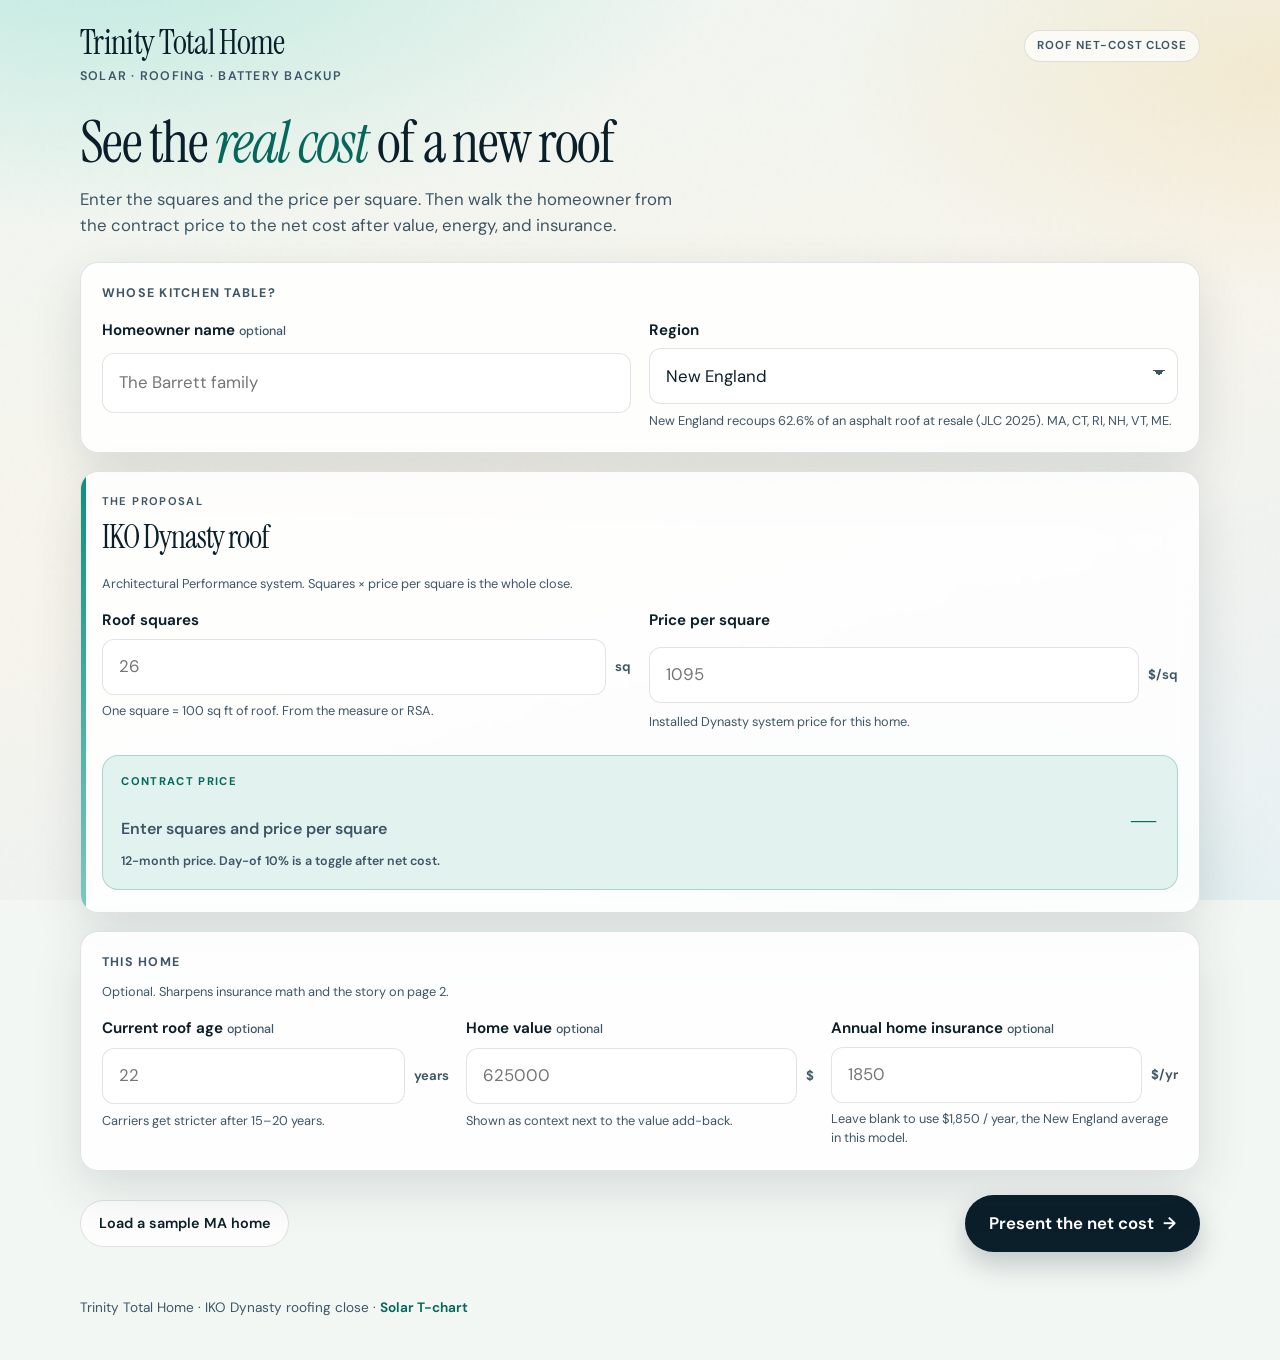
==== roof-app.html @ 996e4f93 "Bypass GitHub Pages' 10-minute HTML cache with a timestamped app load. Pages serves HTML with max-ag" ====
<!DOCTYPE html>
<html lang="en">
<head>
  <meta charset="UTF-8" />
  <meta name="viewport" content="width=device-width, initial-scale=1.0, viewport-fit=cover" />
  <meta name="apple-mobile-web-app-capable" content="yes" />
  <meta name="apple-mobile-web-app-status-bar-style" content="black-translucent" />
  <meta name="apple-mobile-web-app-title" content="Trinity Roof" />
  <meta http-equiv="Cache-Control" content="no-cache, no-store, must-revalidate" />
  <title>The Real Cost of a New Roof | Trinity Total Home</title>
  <link rel="preconnect" href="https://fonts.googleapis.com" />
  <link rel="preconnect" href="https://fonts.gstatic.com" crossorigin />
  <link href="https://fonts.googleapis.com/css2?family=DM+Sans:ital,opsz,wght@0,9..40,400;0,9..40,500;0,9..40,600;0,9..40,700;1,9..40,400&family=Instrument+Serif:ital@0;1&display=swap" rel="stylesheet" />
  <link rel="stylesheet" href="styles.css?v=roof5" />
  <link rel="stylesheet" href="roof.css?v=roof5" />
</head>
<body class="roof-tool">
  <div class="atmosphere" aria-hidden="true"></div>

  <!-- ───────── Page 1: Intake ───────── -->
  <div id="screen-input" class="screen is-active" data-screen="input">
    <header class="site-header">
      <div>
        <p class="brand">Trinity Total Home</p>
        <p class="brand-sub">Solar · Roofing · Battery Backup</p>
      </div>
      <p class="tool-chip">Roof net-cost close</p>
    </header>

    <main class="intake">
      <section class="hero">
        <h1>See the <em>real cost</em> of a new roof</h1>
        <p class="lede">
          Enter the squares and the price per square. Then walk the homeowner from
          the contract price to the net cost after value, energy, and insurance.
        </p>
      </section>

      <form id="intake-form" class="intake-grid" autocomplete="off">
        <section class="panel identity">
          <h2>Whose kitchen table?</h2>
          <div class="home-intake-grid">
            <label class="field">
              <span class="field-label">Homeowner name <span class="optional">optional</span></span>
              <input id="customer-name" type="text" placeholder="The Barrett family" enterkeyhint="next" />
            </label>
            <label class="field">
              <span class="field-label">Region</span>
              <select id="region">
                <option value="new-england" selected>New England</option>
                <option value="middle-atlantic">Middle Atlantic</option>
                <option value="south-atlantic">South Atlantic</option>
                <option value="east-north-central">East North Central</option>
                <option value="west-north-central">West North Central</option>
                <option value="east-south-central">East South Central</option>
                <option value="west-south-central">West South Central</option>
                <option value="mountain">Mountain</option>
                <option value="pacific">Pacific</option>
                <option value="national">National average</option>
              </select>
              <span class="hint" id="region-hint"></span>
            </label>
          </div>
        </section>

        <section class="panel side-card side-solar roof-job">
          <p class="side-kicker">The proposal</p>
          <h2>IKO Dynasty roof</h2>
          <p class="hint identity-lead">Architectural Performance system. Squares × price per square is the whole close.</p>
          <div class="home-intake-grid">
            <label class="field">
              <span class="field-label">Roof squares</span>
              <div class="input-with-unit">
                <input
                  id="squares"
                  type="number"
                  min="0"
                  step="any"
                  inputmode="decimal"
                  placeholder="26"
                  required
                />
                <span class="unit">sq</span>
              </div>
              <span class="hint">One square = 100 sq ft of roof. From the measure or RSA.</span>
            </label>
            <label class="field">
              <span class="field-label">Price per square</span>
              <div class="input-with-unit">
                <input
                  id="price-per-square"
                  type="text"
                  inputmode="decimal"
                  placeholder="1095"
                  required
                />
                <span class="unit">$/sq</span>
              </div>
              <span class="hint">Installed Dynasty system price for this home.</span>
            </label>
          </div>
          <div class="live-total" id="live-total-card">
            <p class="live-kicker">Contract price</p>
            <p class="live-math" id="live-math">Enter squares and price per square</p>
            <p class="live-amount" id="live-total">—</p>
            <p class="live-hint">12-month price. Day-of 10% is a toggle after net cost.</p>
          </div>
        </section>

        <section class="panel identity home-intake">
          <h2>This home</h2>
          <p class="hint identity-lead">Optional. Sharpens insurance math and the story on page 2.</p>
          <div class="roof-optional-grid">
            <label class="field">
              <span class="field-label">Current roof age <span class="optional">optional</span></span>
              <div class="input-with-unit">
                <input id="roof-age" type="number" min="0" max="80" step="1" inputmode="numeric" placeholder="22" />
                <span class="unit">years</span>
              </div>
              <span class="hint">Carriers get stricter after 15–20 years.</span>
            </label>
            <label class="field">
              <span class="field-label">Home value <span class="optional">optional</span></span>
              <div class="input-with-unit">
                <input id="home-value" type="text" inputmode="decimal" placeholder="625000" />
                <span class="unit">$</span>
              </div>
              <span class="hint">Shown as context next to the value add-back.</span>
            </label>
            <label class="field">
              <span class="field-label">Annual home insurance <span class="optional">optional</span></span>
              <div class="input-with-unit">
                <input id="insurance-premium" type="text" inputmode="decimal" placeholder="1850" />
                <span class="unit">$/yr</span>
              </div>
              <span class="hint" id="premium-hint">Leave blank to use the regional average.</span>
            </label>
          </div>
        </section>

        <div class="intake-actions">
          <button type="button" class="btn-ghost" id="sample-btn">Load a sample MA home</button>
          <button type="submit" class="btn-primary" id="present-btn">
            Present the net cost
            <span aria-hidden="true">→</span>
          </button>
        </div>
      </form>
    </main>

    <footer class="site-footer">
      <p>Trinity Total Home · IKO Dynasty roofing close · <a href="index.html">Solar T-chart</a></p>
    </footer>
  </div>

  <!-- ───────── Page 2: Net cost ───────── -->
  <div id="screen-chart" class="screen" data-screen="chart" hidden>
    <header class="present-header">
      <div class="present-brand">
        <p class="brand">Trinity Total Home</p>
        <p class="brand-sub" id="present-kicker">A new Dynasty roof</p>
      </div>
      <div class="present-tools">
        <button type="button" class="text-btn" id="walk-btn" aria-pressed="false">Walk through</button>
        <button type="button" class="text-btn" id="edit-btn">Edit numbers</button>
      </div>
    </header>

    <main class="present">
      <p class="prepared-for" id="prepared-for"></p>
      <h1 class="present-title">The price on the proposal. <em>Then what you get back.</em></h1>

      <section class="job-recap">
        <div class="job-recap-item">
          <p class="job-recap-label">Squares</p>
          <p class="job-recap-value" id="recap-squares">—</p>
        </div>
        <p class="job-recap-times" aria-hidden="true">×</p>
        <div class="job-recap-item">
          <p class="job-recap-label">Per square</p>
          <p class="job-recap-value" id="recap-pps">—</p>
        </div>
        <p class="job-recap-times" aria-hidden="true">=</p>
        <div class="job-recap-item is-total">
          <p class="job-recap-label">IKO Dynasty system</p>
          <p class="job-recap-value" id="recap-total">—</p>
        </div>
      </section>

      <article class="waterfall" id="waterfall" aria-label="Roof net cost after benefits">
        <div class="waterfall-row" data-step="1">
          <div class="wf-copy">
            <p class="wf-kicker">01</p>
            <h2>Total cost</h2>
            <p class="wf-note" id="wf-total-note">Squares × price per square</p>
          </div>
          <p class="wf-amount" id="wf-total">—</p>
        </div>

        <div
          class="waterfall-row is-credit has-detail"
          data-step="2"
          data-benefit="value"
          role="button"
          tabindex="0"
          aria-haspopup="dialog"
        >
          <div class="wf-copy">
            <p class="wf-kicker">02 · less</p>
            <h2>Value add-back</h2>
            <p class="wf-note" id="wf-value-note">Regional resale recoup on an asphalt roof</p>
          </div>
          <div class="wf-figure">
            <p class="wf-amount" id="wf-value">—</p>
            <p class="wf-sources">Sources</p>
          </div>
        </div>

        <div
          class="waterfall-row is-credit has-detail"
          data-step="3"
          data-benefit="energy"
          role="button"
          tabindex="0"
          aria-haspopup="dialog"
        >
          <div class="wf-copy">
            <p class="wf-kicker">03 · less</p>
            <h2>Energy efficiency</h2>
            <p class="wf-note" id="wf-energy-note">Old roof → new Dynasty system</p>
          </div>
          <div class="wf-figure">
            <p class="wf-amount" id="wf-energy">—</p>
            <p class="wf-sources">Sources</p>
          </div>
        </div>

        <div
          class="waterfall-row is-credit has-detail"
          data-step="4"
          data-benefit="insurance"
          role="button"
          tabindex="0"
          aria-haspopup="dialog"
        >
          <div class="wf-copy">
            <p class="wf-kicker">04 · less</p>
            <h2>Insurance benefits</h2>
            <p class="wf-note" id="wf-insurance-note">Typical new-roof credit</p>
          </div>
          <div class="wf-figure">
            <p class="wf-amount" id="wf-insurance">—</p>
            <p class="wf-sources">Sources</p>
          </div>
        </div>

        <div class="waterfall-row is-net" data-step="5">
          <div class="wf-copy">
            <p class="wf-kicker">05</p>
            <h2 id="wf-net-title">Net cost after benefits</h2>
            <p class="wf-note" id="wf-net-note">What remains after value, energy, and insurance</p>
          </div>
          <p class="wf-amount" id="wf-net">—</p>
        </div>
      </article>

      <div class="price-path" id="price-path" data-step="5">
        <p class="util-path-label">Which price</p>
        <div class="util-path-pills roof-price-pills" role="radiogroup" aria-label="Contract price">
          <label>
            <input type="radio" name="price-mode" value="year" checked />
            <span>1 year price<small>as entered</small></span>
          </label>
          <label>
            <input type="radio" name="price-mode" value="day-of" />
            <span>Day of<small>10% off overhead</small></span>
          </label>
        </div>
      </div>

      <p class="net-per-square" id="net-per-square" data-step="5"></p>

      <section class="story benefit-story" data-step="6">
        <div class="story-card">
          <p class="story-kicker">Home value</p>
          <h3 id="value-headline">Buyers pay for a new roof.</h3>
          <p id="value-body"></p>
          <div class="cap-badge">
            <p class="cap-num" id="value-badge">—</p>
            <p class="cap-copy" id="value-badge-copy">of project cost typically recouped at resale</p>
          </div>
          <a
            class="source-link"
            href="https://www.jlconline.com/cost-vs-value/2025/"
            target="_blank"
            rel="noopener noreferrer"
          >Source: JLC Cost vs. Value 2025</a>
        </div>

        <div class="story-card">
          <p class="story-kicker">Energy</p>
          <h3>An old roof leaks more than water.</h3>
          <p id="energy-body"></p>
          <div class="cap-badge">
            <p class="cap-num" id="energy-badge">—</p>
            <p class="cap-copy" id="energy-badge-copy">typical annual efficiency benefit in this region</p>
          </div>
          <p class="cap-foot">IKO Dynasty architectural system vs. an aged roof</p>
        </div>

        <div class="story-card">
          <p class="story-kicker">Insurance</p>
          <h3 id="insurance-headline">Carriers price the roof they see.</h3>
          <p id="insurance-body"></p>
          <div class="cap-badge">
            <p class="cap-num" id="insurance-badge">—</p>
            <p class="cap-copy" id="insurance-badge-copy">typical annual premium relief after a re-roof</p>
          </div>
          <p class="cap-foot">Regional / national new-roof credit averages</p>
        </div>

        <article class="story-card dynasty-card">
          <p class="story-kicker">The system</p>
          <h3>IKO Dynasty. <em>Architectural Performance.</em></h3>
          <p>
            This close is a full Dynasty system — not a 3-tab swap. Laminated
            architectural shingles with a 1¼-inch ArmourZone nailing band,
            FastLock sun-activated sealant, Class 3 impact rating, and a limited
            wind warranty up to 130 mph. Limited lifetime coverage with 15-year
            Iron Clad protection, plus blue-green algae resistance. Three bundles
            cover a true square.
          </p>
          <div class="cap-badge">
            <p class="cap-num">Class 3</p>
            <p class="cap-copy">impact rating · 130 mph wind warranty · 15-year Iron Clad</p>
          </div>
          <div class="dynasty-links">
            <a
              class="source-link"
              href="https://www.iko.com/na/product/dynasty/"
              target="_blank"
              rel="noopener noreferrer"
            >IKO Dynasty product page</a>
            <a
              class="source-link"
              href="https://mediaresourcecenter.iko.com/m/9cb658bc5b184278/original/IKO_TDS_DYST_EN.pdf"
              target="_blank"
              rel="noopener noreferrer"
            >Technical data sheet (PDF)</a>
            <a
              class="source-link"
              href="https://www.iko.com/na/wp-content/uploads/2025/03/IKO_DYST_HO_BROCH_CA_EN.pdf"
              target="_blank"
              rel="noopener noreferrer"
            >Homeowner brochure (PDF)</a>
            <a
              class="source-link"
              href="https://www.iko.com/na/product/dynasty-cool-plus/"
              target="_blank"
              rel="noopener noreferrer"
            >Cool Colors Plus</a>
            <a
              class="source-link"
              href="https://www.iko.com/na/document-library/"
              target="_blank"
              rel="noopener noreferrer"
            >IKO document library</a>
          </div>
        </article>
      </section>

      <section class="horizon" data-step="7">
        <div class="horizon-copy">
          <p class="story-kicker">How long the give-backs run</p>
          <h3>Energy and insurance, over the life of the roof</h3>
          <p>
            Value add-back is a one-time resale recoup. Energy and insurance
            accumulate while you own the Dynasty system. Pick the window that
            matches how this family talks about staying.
          </p>
        </div>
        <div class="util-path" id="horizon-path">
          <p class="util-path-label">Benefit window</p>
          <div class="util-path-pills roof-horizon-pills" role="radiogroup" aria-label="Benefit years">
            <label>
              <input type="radio" name="horizon-years" value="10" />
              <span>10 years<small>near-term</small></span>
            </label>
            <label>
              <input type="radio" name="horizon-years" value="20" checked />
              <span>20 years<small>typical</small></span>
            </label>
            <label>
              <input type="radio" name="horizon-years" value="25" />
              <span>25 years<small>Dynasty life</small></span>
            </label>
          </div>
        </div>
        <p class="disclaimer" id="disclaimer"></p>
      </section>
    </main>
  </div>

  <div class="walk-hint" id="walk-hint" hidden>Tap anywhere to reveal the next line</div>
  <div class="cost-pop" id="benefit-pop" hidden>
    <div class="cost-pop-card benefit-pop-card" role="dialog" aria-modal="true" aria-labelledby="benefit-pop-title">
      <p class="story-kicker" id="benefit-pop-kicker">Sources</p>
      <h2 id="benefit-pop-title">What’s in this number</h2>
      <div class="cost-breakdown" id="benefit-pop-math"></div>
      <p class="benefit-pop-body" id="benefit-pop-body"></p>
      <div class="benefit-cites" id="benefit-pop-cites"></div>
      <button type="button" class="text-btn" id="benefit-pop-close">Close</button>
    </div>
  </div>

  <script src="roof.js?v=roof5"></script>
</body>
</html>
---- styles.css ----
:root {
  --ink: #0b1f2a;
  --ink-soft: #3d5666;
  --paper: #f3f7f4;
  --panel: rgba(255, 255, 255, 0.86);
  --line: rgba(11, 31, 42, 0.12);
  --accent: #0d8f7c;
  --accent-deep: #06685a;
  --amber: #e8a317;
  --sky: #7ec8c0;
  --utility: #5a6b75;
  --utility-deep: #2c3d48;
  --radius: 18px;
  --shadow: 0 18px 50px rgba(11, 31, 42, 0.12);
  --font: "DM Sans", system-ui, sans-serif;
  --display: "Instrument Serif", Georgia, serif;
  --safe-top: env(safe-area-inset-top, 0px);
  --safe-bottom: env(safe-area-inset-bottom, 0px);
}

*,
*::before,
*::after {
  box-sizing: border-box;
}

html {
  scroll-behavior: smooth;
}

body {
  margin: 0;
  min-height: 100vh;
  min-height: 100dvh;
  font-family: var(--font);
  color: var(--ink);
  background: var(--paper);
  line-height: 1.5;
  overflow-x: hidden;
  -webkit-tap-highlight-color: transparent;
}

.atmosphere {
  position: fixed;
  inset: 0;
  z-index: -1;
  background:
    radial-gradient(ellipse 90% 60% at 8% -8%, rgba(46, 196, 167, 0.26), transparent 55%),
    radial-gradient(ellipse 70% 50% at 100% 8%, rgba(232, 163, 23, 0.14), transparent 50%),
    radial-gradient(ellipse 55% 40% at 72% 100%, rgba(13, 143, 124, 0.12), transparent 55%),
    linear-gradient(165deg, #eef6f2 0%, #f7f4ec 48%, #e8f1f4 100%);
}

.atmosphere::after {
  content: "";
  position: absolute;
  inset: 0;
  background-image: url("data:image/svg+xml,%3Csvg viewBox='0 0 200 200' xmlns='http://www.w3.org/2000/svg'%3E%3Cfilter id='n'%3E%3CfeTurbulence type='fractalNoise' baseFrequency='0.85' numOctaves='3' stitchTiles='stitch'/%3E%3C/filter%3E%3Crect width='100%25' height='100%25' filter='url(%23n)' opacity='0.45'/%3E%3C/svg%3E");
  opacity: 0.035;
  pointer-events: none;
}

.screen {
  min-height: 100vh;
  min-height: 100dvh;
}

.screen[hidden] {
  display: none;
}

.site-header,
.intake,
.site-footer,
.present-header,
.present {
  width: min(1120px, calc(100% - 2rem));
  margin-inline: auto;
}

.site-header,
.present-header {
  display: flex;
  justify-content: space-between;
  align-items: flex-start;
  gap: 1rem;
  padding: calc(1.5rem + var(--safe-top)) 0 0.5rem;
}

.brand {
  margin: 0;
  font-size: clamp(1.55rem, 3.5vw, 2.15rem);
  font-family: var(--display);
  font-weight: 400;
  letter-spacing: -0.02em;
  line-height: 1.1;
}

.brand-sub {
  margin: 0.3rem 0 0;
  color: var(--ink-soft);
  font-size: 0.78rem;
  font-weight: 600;
  letter-spacing: 0.1em;
  text-transform: uppercase;
}

.tool-chip {
  margin: 0.35rem 0 0;
  padding: 0.4rem 0.75rem;
  border-radius: 999px;
  border: 1px solid var(--line);
  background: rgba(255, 255, 255, 0.7);
  font-size: 0.72rem;
  font-weight: 650;
  letter-spacing: 0.08em;
  text-transform: uppercase;
  color: var(--ink-soft);
  white-space: nowrap;
}

.hero {
  padding: 1.25rem 0 1.5rem;
}

.hero h1,
.present-title {
  margin: 0;
  font-family: var(--display);
  font-size: clamp(2.2rem, 5.5vw, 3.6rem);
  font-weight: 400;
  line-height: 1.05;
  letter-spacing: -0.03em;
}

.hero h1 em,
.present-title em,
.story-card h3 em {
  font-style: italic;
  color: var(--accent-deep);
}

.lede {
  margin: 0.85rem 0 0;
  max-width: 38rem;
  color: var(--ink-soft);
  font-size: 1.05rem;
}

.intake-grid {
  display: grid;
  grid-template-columns: 1fr 1fr;
  gap: 1.1rem;
}

.identity {
  grid-column: 1 / -1;
}

.home-intake-grid {
  display: grid;
  grid-template-columns: 1fr 1fr;
  gap: 1.05rem 1.1rem;
}

.identity-lead {
  margin: -0.35rem 0 1rem;
}

.addons-intake {
  grid-column: 1 / -1;
}

.addons-intake-grid {
  display: grid;
  grid-template-columns: 1fr 1fr;
  gap: 1.05rem 1.1rem;
}

.addon-block {
  padding: 0.95rem 1rem 1rem;
  border: 1px solid var(--line);
  border-radius: 14px;
  background: rgba(255, 255, 255, 0.72);
}

.addon-check {
  display: flex;
  align-items: center;
  gap: 0.65rem;
  font-weight: 700;
  cursor: pointer;
}

.addon-check input {
  width: 1.15rem;
  height: 1.15rem;
  accent-color: var(--accent-deep);
}

.addon-fields {
  display: grid;
  gap: 0.75rem;
  margin-top: 0.9rem;
}

.addon-fields[hidden] {
  display: none;
}

.addons-present {
  margin: 0.85rem 0 0;
  padding: 0.75rem 0.15rem 0;
  display: flex;
  flex-wrap: wrap;
  align-items: center;
  justify-content: space-between;
  gap: 0.55rem 1rem;
}

.addons-present[hidden] {
  display: none;
}

.addons-present .story-kicker {
  margin: 0;
}

.addon-present-pills {
  display: flex;
  flex-wrap: wrap;
  gap: 0.5rem;
}

.addon-present-pills button {
  appearance: none;
  border: 1.5px solid var(--line);
  background: #fff;
  color: var(--ink);
  border-radius: 999px;
  padding: 0.7rem 1.15rem;
  font: inherit;
  font-weight: 700;
  cursor: pointer;
  transition: background 0.2s ease, color 0.2s ease, border-color 0.2s ease, box-shadow 0.2s ease;
}

.addon-present-pills button:hover {
  border-color: color-mix(in srgb, var(--accent) 45%, var(--line));
}

.addon-present-pills button[aria-pressed="true"] {
  background: var(--accent-deep);
  border-color: var(--accent-deep);
  color: #fff;
  box-shadow: 0 8px 18px rgba(6, 104, 90, 0.22);
}

.addon-present-pills button[hidden] {
  display: none;
}

.panel {
  background: var(--panel);
  backdrop-filter: blur(14px);
  border: 1px solid var(--line);
  border-radius: var(--radius);
  box-shadow: var(--shadow);
  padding: 1.35rem 1.3rem 1.4rem;
}

.panel h2 {
  margin: 0 0 1rem;
  font-size: 0.78rem;
  font-weight: 700;
  letter-spacing: 0.1em;
  text-transform: uppercase;
  color: var(--ink-soft);
}

.side-card {
  position: relative;
  overflow: hidden;
}

.side-card::before {
  content: "";
  position: absolute;
  left: 0;
  top: 0;
  bottom: 0;
  width: 5px;
}

.side-utility::before {
  background: linear-gradient(180deg, #8aa0ad, var(--utility-deep));
}

.side-solar::before {
  background: linear-gradient(180deg, var(--accent), var(--sky));
}

.side-kicker {
  margin: 0 0 0.2rem;
  font-size: 0.7rem;
  font-weight: 650;
  letter-spacing: 0.12em;
  text-transform: uppercase;
  color: var(--ink-soft);
}

.side-card h2 {
  margin-bottom: 1.15rem;
  font-family: var(--display);
  font-size: 2rem;
  font-weight: 400;
  letter-spacing: -0.03em;
  text-transform: none;
  color: var(--ink);
}

.field {
  display: grid;
  gap: 0.4rem;
  margin-bottom: 1.05rem;
}

.field:last-of-type {
  margin-bottom: 0;
}

.escalator-field {
  border: 0;
  padding: 0;
  margin: 1.05rem 0 0;
  min-width: 0;
}

.escalator-field legend {
  padding: 0;
  margin-bottom: 0.4rem;
}

.escalator-pills {
  display: grid;
  grid-template-columns: repeat(4, minmax(0, 1fr));
  gap: 0.4rem;
}

.escalator-pills label {
  position: relative;
  display: grid;
  place-items: center;
  min-height: 3.15rem;
  padding: 0.55rem 0.3rem;
  border: 1.5px solid var(--line);
  border-radius: 12px;
  background: #fff;
  cursor: pointer;
  font-weight: 700;
  letter-spacing: -0.02em;
  transition: background 0.2s ease, color 0.2s ease, border-color 0.2s ease, box-shadow 0.2s ease;
}

.escalator-pills input {
  position: absolute;
  opacity: 0;
  pointer-events: none;
}

.escalator-pills label:hover {
  border-color: var(--accent);
}

.escalator-pills label:has(:checked) {
  background: var(--ink);
  color: #fff;
  border-color: var(--ink);
  box-shadow: 0 8px 18px rgba(11, 31, 42, 0.18);
}

.escalator-pills span {
  display: flex;
  flex-direction: column;
  align-items: center;
  line-height: 1.1;
}

.escalator-pills small {
  margin-top: 0.18rem;
  font-size: 0.58rem;
  font-weight: 700;
  letter-spacing: 0.08em;
  text-transform: uppercase;
  opacity: 0.62;
}

.escalator-field .hint {
  margin-top: 0.4rem;
}

.field-label {
  font-size: 0.95rem;
  font-weight: 650;
}

.optional {
  font-weight: 500;
  color: var(--ink-soft);
  font-size: 0.78rem;
}

input[type="text"],
input[type="number"],
input[type="password"],
input[type="url"],
select {
  width: 100%;
  appearance: none;
  border: 1.5px solid var(--line);
  border-radius: 12px;
  background: #fff;
  color: var(--ink);
  font: inherit;
  font-size: 1.05rem;
  padding: 0.9rem 1rem;
  min-height: 3.15rem;
  transition: border-color 0.2s ease, box-shadow 0.2s ease;
}

select {
  background-image:
    linear-gradient(45deg, transparent 50%, var(--ink-soft) 50%),
    linear-gradient(135deg, var(--ink-soft) 50%, transparent 50%);
  background-position:
    calc(100% - 18px) calc(50% - 3px),
    calc(100% - 12px) calc(50% - 3px);
  background-size: 6px 6px, 6px 6px;
  background-repeat: no-repeat;
  padding-right: 2.5rem;
}

input:focus,
select:focus {
  outline: none;
  border-color: var(--accent);
  box-shadow: 0 0 0 4px color-mix(in srgb, var(--accent) 18%, transparent);
}

.input-with-unit {
  display: grid;
  grid-template-columns: 1fr auto;
  align-items: center;
  gap: 0.55rem;
}

.unit {
  font-size: 0.82rem;
  font-weight: 650;
  color: var(--ink-soft);
  white-space: nowrap;
}

.hint {
  font-size: 0.8rem;
  color: var(--ink-soft);
}

.intake-actions {
  grid-column: 1 / -1;
  display: flex;
  flex-wrap: wrap;
  justify-content: space-between;
  align-items: center;
  gap: 0.85rem;
  padding: 0.4rem 0 1.5rem;
}

.btn-primary,
.btn-ghost,
.text-btn {
  appearance: none;
  font: inherit;
  cursor: pointer;
  touch-action: manipulation;
}

.btn-primary {
  border: 0;
  border-radius: 999px;
  background: var(--ink);
  color: #fff;
  padding: 1rem 1.5rem;
  font-size: 1.05rem;
  font-weight: 650;
  display: inline-flex;
  align-items: center;
  gap: 0.55rem;
  box-shadow: 0 12px 28px rgba(11, 31, 42, 0.22);
  transition: transform 0.2s ease, background 0.2s ease;
}

.btn-primary:hover {
  background: var(--accent-deep);
  transform: translateY(-1px);
}

.btn-ghost,
.text-btn {
  border: 1px solid var(--line);
  background: rgba(255, 255, 255, 0.7);
  color: var(--ink);
  border-radius: 999px;
  padding: 0.75rem 1.1rem;
  font-size: 0.9rem;
  font-weight: 600;
}

.text-btn {
  padding: 0.5rem 0.9rem;
  font-size: 0.8rem;
}

.btn-ghost:hover,
.text-btn:hover,
.text-btn[aria-pressed="true"] {
  border-color: var(--accent);
  color: var(--accent-deep);
  background: color-mix(in srgb, var(--accent) 10%, #fff);
}

.site-footer {
  padding: 0.5rem 0 calc(1.75rem + var(--safe-bottom));
  color: var(--ink-soft);
  font-size: 0.85rem;
}

.site-footer a {
  color: var(--accent-deep);
  font-weight: 650;
  text-decoration: none;
}

.site-footer a:hover {
  text-decoration: underline;
}

.rsa-preview {
  display: flex;
  align-items: center;
  gap: 0.75rem;
  margin-top: 0.55rem;
}

.rsa-preview[hidden] {
  display: none;
}

.rsa-preview img {
  width: 5.5rem;
  height: 5.5rem;
  object-fit: cover;
  border-radius: 12px;
  border: 1px solid var(--line);
}

input[type="file"] {
  width: 100%;
  font: inherit;
  font-size: 0.92rem;
}

.api-setup {
  margin-top: 1.1rem;
  padding: 0.85rem 1rem 1rem;
  border: 1px solid var(--line);
  border-radius: 14px;
  background: rgba(255, 255, 255, 0.55);
}

.api-setup summary {
  cursor: pointer;
  font-weight: 650;
  color: var(--ink);
}

.api-setup p {
  margin: 0.55rem 0 0.85rem;
  max-width: 36rem;
}

.api-setup .field {
  margin-bottom: 0.75rem;
}

.api-setup .hint {
  margin: 0.55rem 0 0;
}

/* ── Presentation ── */
#screen-chart {
  padding-bottom: calc(2rem + var(--safe-bottom));
}

.present-tools {
  display: flex;
  gap: 0.45rem;
  flex-wrap: wrap;
  justify-content: flex-end;
}

.prepared-for {
  margin: 0.35rem 0 0;
  min-height: 1.2em;
  font-size: 0.82rem;
  font-weight: 650;
  letter-spacing: 0.08em;
  text-transform: uppercase;
  color: var(--accent-deep);
}

.present-title {
  margin: 0.2rem 0 1.25rem;
}

.visualize-wrap {
  margin: -0.35rem 0 1.25rem;
}

.visualize-wrap[hidden] {
  display: none;
}

.home-flyover {
  margin: 0 0 1.25rem;
  padding: 1.25rem 1.2rem 1.2rem;
  background: var(--panel);
  backdrop-filter: blur(14px);
  border: 1px solid var(--line);
  border-radius: var(--radius);
  box-shadow: var(--shadow);
  overflow: visible;
}

.home-flyover[hidden] {
  display: none;
}

.flyover-heading {
  margin: 0.3rem 0 0.35rem;
  font-family: var(--display);
  font-size: clamp(1.55rem, 3.2vw, 2.1rem);
  font-weight: 400;
  letter-spacing: -0.02em;
}

.flyover-address {
  margin: 0 0 1rem;
  color: var(--ink-soft);
  font-weight: 600;
}

.flyover-stills {
  display: grid;
  grid-template-columns: repeat(3, minmax(0, 1fr));
  gap: 0.75rem;
  overflow: visible;
}

.flyover-stills figure {
  margin: 0;
  position: relative;
  z-index: 1;
}

.still-frame {
  position: relative;
  aspect-ratio: 8 / 5;
  overflow: hidden;
  border-radius: 14px;
  border: 1px solid var(--line);
  background: color-mix(in srgb, var(--ink) 6%, #fff);
}

.still-frame.is-zoomable {
  cursor: zoom-in;
}

.still-frame img {
  width: 100%;
  height: 100%;
  object-fit: cover;
  display: block;
  transform: scale(1);
  transform-origin: center center;
  transition: transform 0.55s cubic-bezier(0.22, 1, 0.36, 1),
    box-shadow 0.55s cubic-bezier(0.22, 1, 0.36, 1);
}

.still-frame img[hidden] {
  display: none;
}

.flyover-stills figure:first-child .still-frame img {
  transform-origin: left center;
}

.flyover-stills figure:last-child .still-frame img {
  transform-origin: right center;
}

@media (hover: hover) and (pointer: fine) {
  .flyover-stills figure:hover {
    z-index: 12;
  }

  .still-frame.is-zoomable:hover {
    overflow: visible;
  }

  .still-frame.is-zoomable:hover img {
    position: relative;
    z-index: 13;
    transform: scale(1.62);
    border-radius: 14px;
    box-shadow: 0 18px 40px rgba(11, 31, 42, 0.28);
  }
}

@media (prefers-reduced-motion: reduce) {
  .still-frame img {
    transition: none;
  }

  .still-frame.is-zoomable:hover img {
    transform: none;
    box-shadow: none;
  }
}

.still-placeholder {
  margin: 0;
  position: absolute;
  inset: 0;
  display: grid;
  place-items: center;
  padding: 0.75rem;
  text-align: center;
  color: var(--ink-soft);
  font-size: 0.82rem;
  font-weight: 650;
}

.still-placeholder[hidden] {
  display: none;
}

.flyover-stills figcaption {
  margin-top: 0.4rem;
  font-size: 0.72rem;
  font-weight: 700;
  letter-spacing: 0.08em;
  text-transform: uppercase;
  color: var(--ink-soft);
}

.flyover-player {
  margin-bottom: 1rem;
}

.flyover-player[hidden] {
  display: none;
}

.flyover-player video {
  width: 100%;
  border-radius: 14px;
  background: #0b1f2a;
  display: block;
}

.flyover-player .text-btn {
  margin-top: 0.65rem;
}

.flyover-actions {
  display: flex;
  flex-wrap: wrap;
  align-items: center;
  gap: 0.75rem 1rem;
  margin-top: 1rem;
}

.flyover-actions[hidden] {
  display: none;
}

.still-zoom {
  position: fixed;
  inset: 0;
  z-index: 40;
  display: grid;
  place-items: center;
  padding: 1.25rem;
  background: rgba(11, 31, 42, 0.72);
  cursor: zoom-out;
}

.still-zoom[hidden] {
  display: none;
}

.still-zoom figure {
  margin: 0;
  max-width: min(92vw, 980px);
  max-height: 92vh;
}

.still-zoom img {
  display: block;
  max-width: 92vw;
  max-height: 82vh;
  width: auto;
  height: auto;
  object-fit: contain;
  border-radius: 16px;
  box-shadow: 0 24px 60px rgba(0, 0, 0, 0.45);
  background: #fff;
}

.still-zoom figcaption {
  margin-top: 0.65rem;
  text-align: center;
  color: #fff;
  font-size: 0.78rem;
  font-weight: 700;
  letter-spacing: 0.08em;
  text-transform: uppercase;
}

.flyover-actions .btn-primary:disabled {
  opacity: 0.45;
  cursor: not-allowed;
  transform: none;
}

.flyover-note {
  margin: 0;
  color: var(--ink-soft);
  font-size: 0.88rem;
  font-weight: 600;
}

.flyover-limits {
  margin: 0.85rem 0 0;
  font-size: 0.72rem;
  color: var(--ink-soft);
  line-height: 1.45;
}

#hide-flyover-btn {
  margin-top: 0.85rem;
}

.tchart {
  background: rgba(255, 252, 246, 0.92);
  border: 1px solid var(--line);
  border-radius: 22px;
  box-shadow: var(--shadow);
  overflow: visible;
}

.tchart-head,
.tchart-row {
  display: grid;
  grid-template-columns: 1fr minmax(5.5rem, 7.5rem) 1fr;
  align-items: stretch;
}

.tchart-head {
  position: relative;
  overflow: hidden;
  border-radius: 22px 22px 0 0;
  background:
    linear-gradient(90deg, rgba(44, 61, 72, 0.06), transparent 42%),
    linear-gradient(270deg, rgba(13, 143, 124, 0.1), transparent 42%);
}

.tchart-head::after {
  content: "";
  position: absolute;
  left: 8%;
  right: 8%;
  bottom: 0;
  height: 2px;
  background: var(--ink);
  opacity: 0.78;
}

.head-cell,
.cell,
.row-label {
  min-width: 0;
}

.head-cell,
.cell {
  padding: 1.15rem 1.25rem 1.2rem;
  text-align: center;
}

.cell {
  cursor: default;
}

.head-kicker {
  margin: 0;
  font-size: 0.68rem;
  font-weight: 700;
  letter-spacing: 0.12em;
  text-transform: uppercase;
  color: var(--ink-soft);
}

.head-cell h2 {
  margin: 0.15rem 0 0;
  font-family: var(--display);
  font-size: clamp(1.8rem, 4vw, 2.6rem);
  font-weight: 400;
  letter-spacing: -0.03em;
  line-height: 1;
}

.head-note {
  margin: 0.35rem 0 0;
  color: var(--ink-soft);
  font-size: 0.88rem;
}

.t-join {
  position: relative;
}

.t-join::before {
  content: "";
  position: absolute;
  left: 50%;
  top: 1.35rem;
  bottom: -1px;
  width: 2px;
  background: var(--ink);
  transform: translateX(-50%);
  opacity: 0.78;
}

.t-join::after {
  content: "vs";
  position: absolute;
  left: 50%;
  top: 50%;
  transform: translate(-50%, -50%);
  z-index: 2;
  width: 2.1rem;
  height: 2.1rem;
  border-radius: 999px;
  background: #fffdf8;
  border: 2px solid var(--ink);
  display: grid;
  place-items: center;
  font-family: var(--display);
  font-style: italic;
  font-size: 0.95rem;
  line-height: 1;
  color: var(--ink);
}

.tchart-row {
  position: relative;
  border-top: 1px solid rgba(11, 31, 42, 0.08);
  animation: rise 0.55s ease both;
  overflow: visible;
}

.tchart-row:hover {
  z-index: 2;
}

.tchart-row:nth-child(2) { animation-delay: 0.05s; }
.tchart-row:nth-child(3) { animation-delay: 0.12s; }
.tchart-row:nth-child(4) { animation-delay: 0.19s; }
.tchart-row:nth-child(5) { animation-delay: 0.26s; }

@keyframes rise {
  from {
    opacity: 0;
    transform: translateY(10px);
  }
  to {
    opacity: 1;
    transform: none;
  }
}

.tchart-row::before {
  content: "";
  position: absolute;
  left: 50%;
  top: 0;
  bottom: 0;
  width: 2px;
  background: var(--ink);
  transform: translateX(-50%);
  opacity: 0.22;
}

.tchart-row.is-close {
  background: linear-gradient(90deg, transparent 0%, rgba(13, 143, 124, 0.07) 55%, rgba(13, 143, 124, 0.12) 100%);
  border-radius: 0 0 22px 22px;
}

.row-label {
  position: relative;
  z-index: 1;
  display: flex;
  flex-direction: column;
  align-items: center;
  justify-content: center;
  gap: 0.15rem;
  text-align: center;
  font-size: 0.68rem;
  font-weight: 700;
  letter-spacing: 0.08em;
  text-transform: uppercase;
  color: var(--ink-soft);
  margin: 0.7rem 0.4rem;
  padding: 0.45rem 0.3rem;
  background: #fffdf8;
  border: 1px solid rgba(11, 31, 42, 0.1);
  border-radius: 12px;
}

.row-label span {
  font-family: var(--display);
  font-size: 1.05rem;
  font-weight: 400;
  letter-spacing: 0;
  color: var(--ink);
  text-transform: none;
}

.cell-value {
  margin: 0;
  display: inline-block;
  font-family: var(--display);
  font-size: clamp(1.85rem, 4.2vw, 2.85rem);
  font-weight: 400;
  line-height: 1.05;
  letter-spacing: -0.03em;
  transform-origin: center center;
  transition:
    transform 0.28s cubic-bezier(0.22, 1, 0.36, 1),
    font-weight 0.2s ease,
    letter-spacing 0.2s ease,
    -webkit-text-stroke 0.2s ease;
}

.cell.solar .cell-value {
  color: var(--accent-deep);
}

.cell:hover .cell-value,
.cell:focus-within .cell-value {
  transform: scale(1.22);
  font-weight: 700;
  letter-spacing: -0.045em;
  -webkit-text-stroke: 0.55px currentColor;
}

.cell-sub {
  margin: 0.3rem 0 0;
  font-size: 0.82rem;
  color: var(--ink-soft);
  font-weight: 500;
}

.cell.has-detail {
  cursor: pointer;
}

.cell.has-detail .cell-sub {
  text-decoration: underline;
  text-decoration-thickness: 1px;
  text-underline-offset: 0.18em;
}

.cost-pop {
  position: fixed;
  inset: 0;
  z-index: 42;
  display: grid;
  place-items: center;
  padding: 1.25rem;
  background: rgba(11, 31, 42, 0.72);
}

.cost-pop[hidden] {
  display: none;
}

.cost-pop-card {
  width: min(28rem, 100%);
  padding: 1.25rem 1.2rem 1.1rem;
  background: #fffdf8;
  border-radius: 18px;
  box-shadow: 0 24px 60px rgba(0, 0, 0, 0.35);
}

.cost-pop-card h2 {
  margin: 0.25rem 0 0.9rem;
  font-family: var(--display);
  font-size: clamp(1.45rem, 3vw, 1.9rem);
  font-weight: 400;
  letter-spacing: -0.02em;
}

.cost-breakdown {
  display: grid;
  gap: 0.55rem;
  text-align: left;
}

.cost-breakdown p {
  display: flex;
  justify-content: space-between;
  align-items: flex-start;
  gap: 0.85rem;
  margin: 0;
  font-size: 0.88rem;
  color: var(--ink-soft);
}

.cost-breakdown .bd-name {
  display: block;
  font-weight: 650;
  color: var(--ink);
}

.cost-breakdown .bd-math {
  display: block;
  margin-top: 0.12rem;
  font-size: 0.72rem;
  font-weight: 500;
}

.cost-breakdown .bd-total {
  padding-top: 0.5rem;
  border-top: 1px solid var(--line);
  font-weight: 650;
  color: var(--ink);
}

.cost-breakdown strong {
  font-size: 1.05rem;
  color: var(--ink);
  letter-spacing: -0.02em;
  white-space: nowrap;
}

.cost-pop-vs {
  margin: 0.85rem 0 0.35rem;
  color: var(--accent-deep);
  font-weight: 650;
}

.cost-pop-card .text-btn {
  margin-top: 0.35rem;
}

.rate-source {
  color: inherit;
  text-decoration: underline;
  text-decoration-thickness: 2px;
  text-underline-offset: 0.12em;
}

.rate-source em {
  color: var(--accent-deep);
}

.source-link {
  display: inline-flex;
  align-items: center;
  margin-top: 0.85rem;
  padding: 0.45rem 0.75rem;
  border-radius: 999px;
  border: 1px solid color-mix(in srgb, var(--accent) 35%, var(--line));
  background: color-mix(in srgb, var(--accent) 10%, #fff);
  color: var(--accent-deep);
  font-size: 0.8rem;
  font-weight: 650;
  text-decoration: none;
}

.source-link:hover {
  background: var(--accent-deep);
  color: #fff;
  border-color: var(--accent-deep);
}

.story {
  display: grid;
  grid-template-columns: 1fr 1fr;
  gap: 1.1rem;
  margin-top: 1.25rem;
  align-items: stretch;
}

.story-card,
.horizon {
  background: var(--panel);
  backdrop-filter: blur(14px);
  border: 1px solid var(--line);
  border-radius: var(--radius);
  box-shadow: var(--shadow);
  padding: 1.3rem 1.25rem 1.25rem;
}

.story-card {
  display: flex;
  flex-direction: column;
}

.story-solar #solar-cap-body {
  margin-bottom: 0;
}

.cap-foot {
  display: inline-flex;
  align-self: flex-start;
  margin-top: 0.85rem;
  padding: 0.45rem 0.75rem;
  border-radius: 999px;
  border: 1px solid color-mix(in srgb, var(--accent) 35%, var(--line));
  background: color-mix(in srgb, var(--accent) 10%, #fff);
  color: var(--accent-deep);
  font-size: 0.8rem;
  font-weight: 650;
}

.horizon {
  overflow: visible;
}

.story-kicker {
  margin: 0;
  font-size: 0.7rem;
  font-weight: 700;
  letter-spacing: 0.12em;
  text-transform: uppercase;
  color: var(--ink-soft);
}

.story-card h3,
.horizon-copy h3 {
  margin: 0.35rem 0 0.7rem;
  font-family: var(--display);
  font-size: clamp(1.45rem, 3vw, 1.9rem);
  font-weight: 400;
  letter-spacing: -0.02em;
  line-height: 1.15;
}

.story-card p,
.horizon-copy p {
  margin: 0;
  color: var(--ink-soft);
  font-size: 0.95rem;
}

.spark-wrap {
  margin-top: 1rem;
}

#sparkline {
  width: 100%;
  height: auto;
  display: block;
}

.spark-labels {
  display: flex;
  justify-content: space-between;
  font-size: 0.72rem;
  font-weight: 650;
  color: var(--ink-soft);
  margin-top: 0.15rem;
}

.cap-badge {
  flex: 1 1 auto;
  margin-top: 1rem;
  display: flex;
  flex-direction: row;
  flex-wrap: wrap;
  align-items: center;
  justify-content: flex-start;
  gap: 0.25rem 1.35rem;
  padding: 1.2rem 1.4rem;
  min-height: 7.25rem;
  border-radius: 16px;
  background: color-mix(in srgb, var(--accent) 12%, #fff);
  border: 1px solid color-mix(in srgb, var(--accent) 28%, transparent);
}

.cap-num {
  margin: 0;
  font-family: var(--display);
  font-size: clamp(2.9rem, 5.2vw, 3.85rem);
  line-height: 0.92;
  color: var(--accent-deep);
  letter-spacing: -0.03em;
}

.cap-copy {
  margin: 0;
  font-size: 0.95rem;
  font-weight: 650;
  color: var(--accent-deep);
  line-height: 1.35;
  max-width: 12.5rem;
}

.horizon {
  margin-top: 1.1rem;
  overflow: visible;
}

.horizon-bars {
  display: grid;
  gap: 1.05rem;
  margin-top: 1.1rem;
}

.hbar-meta {
  display: flex;
  justify-content: space-between;
  align-items: baseline;
  gap: 0.75rem 1.25rem;
  flex-wrap: wrap;
  font-size: 0.88rem;
  margin-bottom: 0.4rem;
}

.hbar-meta span {
  font-weight: 650;
  color: var(--ink-soft);
  min-width: 0;
}

.hbar-meta strong {
  font-size: 1.15rem;
  letter-spacing: -0.02em;
  white-space: nowrap;
  flex: 0 0 auto;
  font-variant-numeric: tabular-nums;
}

.hbar-track {
  height: 14px;
  border-radius: 999px;
  background: rgba(11, 31, 42, 0.08);
  overflow: hidden;
}

.hbar-fill {
  height: 100%;
  width: 0;
  border-radius: inherit;
  transition: width 0.9s cubic-bezier(0.22, 1, 0.36, 1);
}

.hbar-fill.util {
  background: linear-gradient(90deg, #8aa0ad, var(--utility-deep));
}

.hbar-fill.solar {
  background: linear-gradient(90deg, var(--sky), var(--accent-deep));
}

.horizon-save {
  margin: 1rem 0 0;
  font-family: var(--display);
  font-size: clamp(1.35rem, 3vw, 1.85rem);
  letter-spacing: -0.02em;
  color: var(--accent-deep);
}

.util-path {
  margin-top: 1.15rem;
  padding-top: 1rem;
  border-top: 1px solid var(--line);
}

.util-path-label {
  margin: 0 0 0.55rem;
  font-size: 0.7rem;
  font-weight: 700;
  letter-spacing: 0.12em;
  text-transform: uppercase;
  color: var(--ink-soft);
}

.util-path-pills {
  display: grid;
  grid-template-columns: 1fr 1fr;
  gap: 0.45rem;
  max-width: 28rem;
}

.util-path-pills label {
  position: relative;
  display: grid;
  place-items: center;
  min-height: 3.35rem;
  padding: 0.55rem 0.7rem;
  border: 1.5px solid var(--line);
  border-radius: 14px;
  background: #fff;
  cursor: pointer;
  font-weight: 700;
  letter-spacing: -0.02em;
  transition: background 0.2s ease, color 0.2s ease, border-color 0.2s ease, box-shadow 0.2s ease;
}

.util-path-pills input {
  position: absolute;
  opacity: 0;
  pointer-events: none;
}

.util-path-pills label:hover {
  border-color: var(--utility-deep);
}

.util-path-pills label:has(:checked) {
  background: var(--utility-deep);
  color: #fff;
  border-color: var(--utility-deep);
  box-shadow: 0 8px 18px rgba(44, 61, 72, 0.2);
}

.util-path-pills span {
  display: flex;
  flex-direction: column;
  align-items: center;
  line-height: 1.1;
}

.util-path-pills small {
  margin-top: 0.2rem;
  font-size: 0.62rem;
  font-weight: 700;
  letter-spacing: 0.08em;
  text-transform: uppercase;
  opacity: 0.7;
}

.disclaimer {
  margin: 1rem 0 0;
  padding-top: 0.9rem;
  border-top: 1px solid var(--line);
  font-size: 0.72rem;
  color: var(--ink-soft);
  line-height: 1.45;
}

.walk-hint {
  position: fixed;
  left: 50%;
  bottom: calc(1rem + var(--safe-bottom));
  transform: translateX(-50%);
  z-index: 20;
  padding: 0.55rem 0.95rem;
  border-radius: 999px;
  background: var(--ink);
  color: #fff;
  font-size: 0.8rem;
  font-weight: 650;
  letter-spacing: 0.04em;
  box-shadow: 0 10px 24px rgba(11, 31, 42, 0.28);
}

body.is-walking [data-step] {
  opacity: 0;
  transform: translateY(10px);
  pointer-events: none;
  transition: opacity 0.45s ease, transform 0.45s ease;
}

body.is-walking [data-step].is-shown {
  opacity: 1;
  transform: none;
  pointer-events: auto;
}

@media (max-width: 860px) {
  .intake-grid,
  .story,
  .home-intake-grid,
  .addons-intake-grid {
    grid-template-columns: 1fr;
  }

  .tchart-head,
  .tchart-row {
    grid-template-columns: 1fr minmax(4.4rem, 6rem) 1fr;
  }

  .head-cell,
  .cell {
    padding: 0.95rem 0.7rem 1rem;
  }

  .cell-value {
    font-size: clamp(1.45rem, 3.6vw, 2.2rem);
  }

  .escalator-pills {
    grid-template-columns: 1fr 1fr;
  }

  .cap-badge {
    min-height: 6.25rem;
  }

  .util-path-pills {
    max-width: none;
  }

  .intake-actions {
    flex-direction: column-reverse;
    align-items: stretch;
  }

  .btn-primary,
  .btn-ghost {
    justify-content: center;
    width: 100%;
  }
}

@media (max-width: 640px) {
  .site-header,
  .intake,
  .site-footer,
  .present-header,
  .present {
    width: min(1120px, calc(100% - 1.2rem));
  }

  .present-header {
    flex-wrap: wrap;
    gap: 0.65rem 1rem;
  }

  .present-tools .text-btn {
    padding: 0.4rem 0.7rem;
    font-size: 0.75rem;
  }

  .present-title {
    font-size: clamp(1.7rem, 8vw, 2.3rem);
    margin-bottom: 0.95rem;
  }

  .tchart-head {
    grid-template-columns: 1fr 1fr;
  }

  .tchart-head .t-join {
    display: none;
  }

  .tchart-head::before {
    content: "";
    position: absolute;
    left: 50%;
    top: 1.05rem;
    bottom: 0;
    width: 2px;
    background: var(--ink);
    transform: translateX(-50%);
    opacity: 0.78;
  }

  .tchart-row {
    grid-template-columns: 1fr 1fr;
    grid-template-areas:
      "label label"
      "util solar";
  }

  .tchart-row .row-label {
    grid-area: label;
    flex-direction: row;
    justify-self: center;
    width: max-content;
    max-width: calc(100% - 1rem);
    gap: 0.35rem;
    margin: 0.4rem 0 0;
    padding: 0.22rem 0.65rem;
  }

  .tchart-row .cell.util {
    grid-area: util;
  }

  .tchart-row .cell.solar {
    grid-area: solar;
  }

  .head-cell.solar,
  .cell.solar {
    background: color-mix(in srgb, var(--accent) 7%, transparent);
  }

  .head-cell,
  .cell {
    padding: 0.7rem 0.45rem 0.85rem;
  }

  .head-cell h2 {
    font-size: clamp(1.35rem, 7vw, 1.85rem);
  }

  .head-note,
  .cell-sub {
    font-size: 0.72rem;
  }

  .cell-value {
    font-size: clamp(1.2rem, 6.4vw, 1.65rem);
    max-width: 100%;
  }

  .cell-sub {
    overflow-wrap: break-word;
    hyphens: manual;
  }

  .cell:hover .cell-value,
  .cell:focus-within .cell-value {
    transform: none;
    font-weight: 400;
    letter-spacing: -0.03em;
    -webkit-text-stroke: 0;
  }

  .row-label span {
    font-size: 0.95rem;
  }
}

body.is-walking .tchart-row {
  animation: none;
}

@media (prefers-reduced-motion: reduce) {
  .btn-primary,
  .hbar-fill,
  body.is-walking [data-step],
  .tchart-row,
  .cell-value {
    transition: none;
    animation: none;
  }

  .cell:hover .cell-value,
  .cell:focus-within .cell-value {
    transform: none;
  }
}

@media print {
  .atmosphere,
  .present-tools,
  .walk-hint,
  #screen-input {
    display: none !important;
  }

  #screen-chart {
    display: block !important;
  }

  body {
    background: #fff;
  }

  .tchart,
  .story-card,
  .horizon {
    box-shadow: none;
    break-inside: avoid;
  }
}
---- roof.css ----
.roof-tool .roof-job {
  grid-column: 1 / -1;
}

.roof-optional-grid {
  display: grid;
  grid-template-columns: 1fr 1fr 1fr;
  gap: 1.05rem 1.1rem;
}

.live-total {
  margin-top: 1.15rem;
  padding: 1.05rem 1.15rem 1.1rem;
  border-radius: 16px;
  background: color-mix(in srgb, var(--accent) 12%, #fff);
  border: 1px solid color-mix(in srgb, var(--accent) 28%, transparent);
  display: flex;
  flex-wrap: wrap;
  align-items: baseline;
  justify-content: space-between;
  gap: 0.35rem 1.25rem;
}

.live-kicker {
  margin: 0;
  width: 100%;
  font-size: 0.7rem;
  font-weight: 700;
  letter-spacing: 0.12em;
  text-transform: uppercase;
  color: var(--accent-deep);
}

.live-math {
  margin: 0.15rem 0 0;
  color: var(--ink-soft);
  font-weight: 600;
}

.live-amount {
  margin: 0;
  font-family: var(--display);
  font-size: clamp(2rem, 4.5vw, 2.85rem);
  letter-spacing: -0.03em;
  line-height: 1;
  color: var(--accent-deep);
}

.live-hint {
  margin: 0.35rem 0 0;
  width: 100%;
  font-size: 0.78rem;
  font-weight: 600;
  color: var(--ink-soft);
}

.job-recap {
  display: grid;
  grid-template-columns: 1fr auto 1fr auto 1.35fr;
  align-items: stretch;
  gap: 0.35rem;
  margin: 0 0 1.25rem;
  padding: 1rem 0.85rem;
  background: var(--panel);
  backdrop-filter: blur(14px);
  border: 1px solid var(--line);
  border-radius: var(--radius);
  box-shadow: var(--shadow);
}

.job-recap-item {
  text-align: center;
  padding: 0.35rem 0.5rem;
}

.job-recap-label {
  margin: 0;
  font-size: 0.68rem;
  font-weight: 700;
  letter-spacing: 0.1em;
  text-transform: uppercase;
  color: var(--ink-soft);
}

.job-recap-value {
  margin: 0.2rem 0 0;
  font-family: var(--display);
  font-size: clamp(1.45rem, 3.4vw, 2.15rem);
  letter-spacing: -0.03em;
  line-height: 1.05;
}

.job-recap-item.is-total .job-recap-value {
  color: var(--accent-deep);
}

.job-recap-times {
  margin: 0;
  align-self: center;
  font-family: var(--display);
  font-size: 1.6rem;
  color: var(--ink-soft);
  opacity: 0.7;
}

.waterfall {
  background: rgba(255, 252, 246, 0.92);
  border: 1px solid var(--line);
  border-radius: 22px;
  box-shadow: var(--shadow);
  overflow: visible;
}

.waterfall-row {
  display: grid;
  grid-template-columns: 1fr auto;
  align-items: center;
  gap: 1rem;
  padding: 1.15rem 1.35rem 1.2rem;
  border-top: 1px solid rgba(11, 31, 42, 0.08);
  animation: rise 0.55s ease both;
  overflow: visible;
}

.waterfall-row:first-child {
  border-top: 0;
  border-radius: 22px 22px 0 0;
}

.waterfall-row:nth-child(1) { animation-delay: 0.04s; }
.waterfall-row:nth-child(2) { animation-delay: 0.1s; }
.waterfall-row:nth-child(3) { animation-delay: 0.16s; }
.waterfall-row:nth-child(4) { animation-delay: 0.22s; }
.waterfall-row:nth-child(5) { animation-delay: 0.28s; }

.waterfall-row:hover,
.waterfall-row:focus-within {
  z-index: 2;
}

.wf-kicker {
  margin: 0;
  font-size: 0.68rem;
  font-weight: 700;
  letter-spacing: 0.12em;
  text-transform: uppercase;
  color: var(--ink-soft);
}

.wf-copy h2 {
  margin: 0.12rem 0 0;
  display: inline-block;
  font-family: var(--display);
  font-size: clamp(1.45rem, 3.2vw, 2.05rem);
  font-weight: 400;
  letter-spacing: -0.03em;
  line-height: 1.1;
  transform-origin: left center;
  transition:
    transform 0.28s cubic-bezier(0.22, 1, 0.36, 1),
    letter-spacing 0.2s ease;
}

.wf-note {
  margin: 0.28rem 0 0;
  color: var(--ink-soft);
  font-size: 0.88rem;
  font-weight: 500;
}

.wf-amount {
  margin: 0;
  display: inline-block;
  font-family: var(--display);
  font-size: clamp(1.85rem, 4.2vw, 2.85rem);
  font-weight: 400;
  letter-spacing: -0.03em;
  line-height: 1;
  white-space: nowrap;
  transform-origin: center right;
  transition:
    transform 0.28s cubic-bezier(0.22, 1, 0.36, 1),
    letter-spacing 0.2s ease;
}

.wf-figure {
  display: grid;
  justify-items: end;
  gap: 0.2rem;
}

.wf-sources {
  margin: 0;
  padding: 0.18rem 0.55rem;
  border-radius: 999px;
  border: 1px solid color-mix(in srgb, var(--accent) 35%, var(--line));
  background: color-mix(in srgb, var(--accent) 10%, #fff);
  color: var(--accent-deep);
  font-size: 0.68rem;
  font-weight: 700;
  letter-spacing: 0.08em;
  text-transform: uppercase;
}

.job-recap-value {
  display: inline-block;
  transform-origin: center center;
  transition:
    transform 0.28s cubic-bezier(0.22, 1, 0.36, 1),
    letter-spacing 0.2s ease,
    -webkit-text-stroke 0.2s ease;
}

@media (hover: hover) and (pointer: fine) {
  .waterfall-row:hover .wf-copy h2,
  .waterfall-row:focus-within .wf-copy h2,
  .waterfall-row:hover .wf-amount,
  .waterfall-row:focus-within .wf-amount,
  .job-recap-item:hover .job-recap-value {
    transform: scale(1.18);
    letter-spacing: -0.04em;
  }

  .waterfall-row.has-detail:hover,
  .waterfall-row.has-detail:focus-within {
    background: color-mix(in srgb, var(--accent) 14%, #fff);
  }
}

.waterfall-row.is-credit {
  background: color-mix(in srgb, var(--accent) 6%, transparent);
}

.waterfall-row.is-credit .wf-amount {
  color: var(--accent-deep);
}

.waterfall-row.has-detail {
  cursor: pointer;
  touch-action: manipulation;
}

.waterfall-row.has-detail .wf-note {
  text-decoration: underline;
  text-decoration-thickness: 1px;
  text-underline-offset: 0.18em;
}

.waterfall-row.is-net {
  background: var(--ink);
  color: #fff;
  border-radius: 0 0 22px 22px;
}

.waterfall-row.is-net .wf-kicker,
.waterfall-row.is-net .wf-note {
  color: rgba(255, 255, 255, 0.68);
}

.waterfall-row.is-net .wf-amount {
  color: #fff;
}

.waterfall-row.is-net.is-gain {
  background: var(--accent-deep);
}

.net-per-square {
  margin: 0.85rem 0 0;
  font-family: var(--display);
  font-size: clamp(1.35rem, 3vw, 1.85rem);
  letter-spacing: -0.02em;
  color: var(--accent-deep);
}

.benefit-story {
  grid-template-columns: 1fr 1fr 1fr;
}

.dynasty-card {
  grid-column: 1 / -1;
}

.dynasty-links {
  display: flex;
  flex-wrap: wrap;
  gap: 0.45rem;
  margin-top: 0.95rem;
}

.roof-horizon-pills {
  grid-template-columns: 1fr 1fr 1fr;
  max-width: 36rem;
}

.price-path {
  margin-top: 1rem;
}

.roof-price-pills {
  grid-template-columns: 1fr 1fr;
  max-width: 28rem;
}

.roof-price-pills label:has(:checked) {
  background: var(--accent-deep);
  border-color: var(--accent-deep);
  box-shadow: 0 8px 18px rgba(6, 104, 90, 0.22);
}

.roof-tool .site-footer a {
  color: var(--accent-deep);
  font-weight: 650;
  text-decoration: none;
}

.roof-tool .site-footer a:hover {
  text-decoration: underline;
}

.cost-pop.is-open {
  display: grid !important;
}

.benefit-pop-card {
  width: min(36rem, 100%);
  max-height: min(90vh, 44rem);
  overflow: auto;
}

.benefit-pop-body {
  margin: 0.85rem 0 0;
  color: var(--ink-soft);
  font-size: 0.92rem;
  line-height: 1.5;
}

.benefit-cites {
  display: grid;
  gap: 0.45rem;
  margin: 0.95rem 0 0.2rem;
  justify-items: start;
}

@media (prefers-reduced-motion: reduce) {
  .wf-amount,
  .wf-copy h2 {
    transition: none;
  }

  .waterfall-row:hover .wf-amount,
  .waterfall-row:focus-within .wf-amount,
  .waterfall-row:hover .wf-copy h2,
  .waterfall-row:focus-within .wf-copy h2 {
    transform: none;
  }
}

@media (max-width: 860px) {
  .roof-optional-grid,
  .benefit-story {
    grid-template-columns: 1fr;
  }

  .job-recap {
    grid-template-columns: 1fr;
    text-align: center;
  }

  .job-recap-times {
    display: none;
  }

  .roof-horizon-pills,
  .roof-price-pills {
    max-width: none;
  }
}

@media (max-width: 640px) {
  .waterfall-row {
    grid-template-columns: 1fr;
    gap: 0.45rem;
    padding: 0.95rem 0.95rem 1rem;
  }

  .wf-amount {
    font-size: clamp(1.55rem, 8vw, 2.15rem);
    transform-origin: left center;
  }

  .wf-figure {
    justify-items: start;
  }

  .job-recap-value {
    font-size: clamp(1.35rem, 7vw, 1.85rem);
  }
}

body.is-walking .waterfall-row {
  animation: none;
}

@media print {
  .roof-tool .atmosphere,
  .roof-tool .present-tools,
  .roof-tool .walk-hint,
  .roof-tool #screen-input {
    display: none !important;
  }

  .roof-tool #screen-chart {
    display: block !important;
  }

  .waterfall,
  .job-recap,
  .story-card,
  .horizon {
    box-shadow: none;
    break-inside: avoid;
  }
}
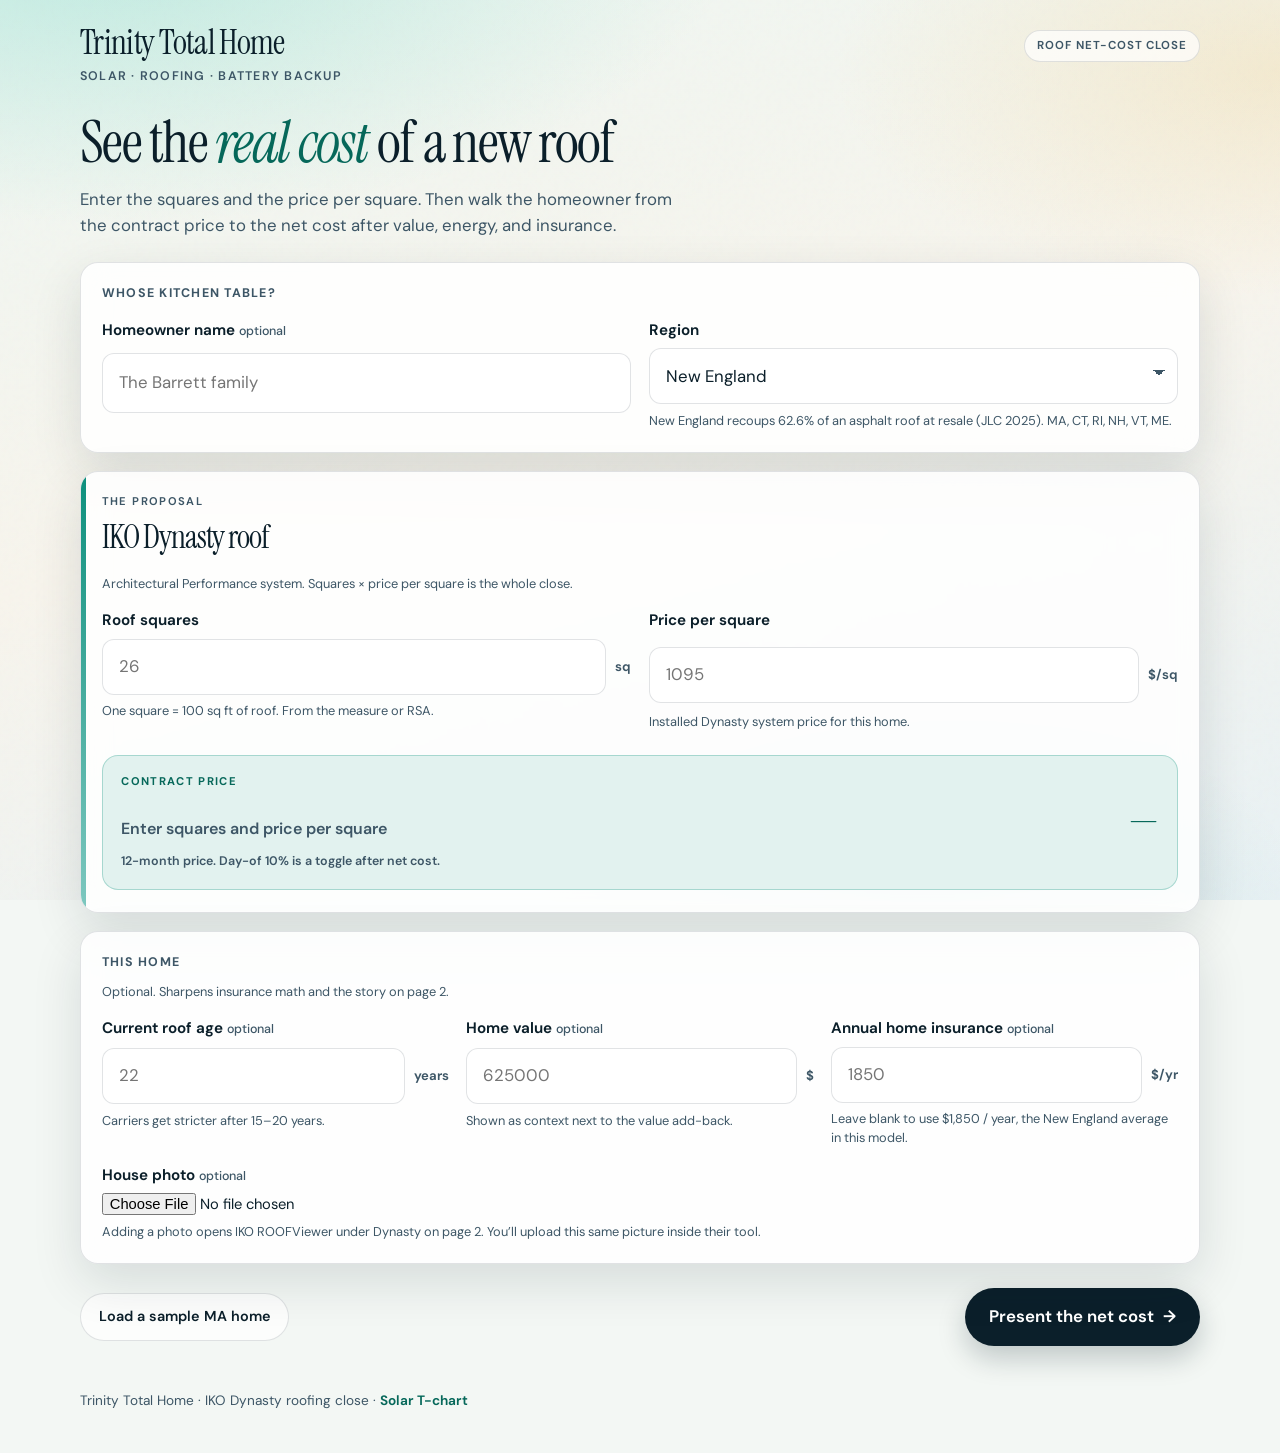
==== commit 02b72dff: "Add an optional house photo on page 1 that opens IKO ROOFViewer under Dynasty. The visualizer stays " ====
--- a/roof-app.html
+++ b/roof-app.html
@@ -11,8 +11,8 @@
   <link rel="preconnect" href="https://fonts.googleapis.com" />
   <link rel="preconnect" href="https://fonts.gstatic.com" crossorigin />
   <link href="https://fonts.googleapis.com/css2?family=DM+Sans:ital,opsz,wght@0,9..40,400;0,9..40,500;0,9..40,600;0,9..40,700;1,9..40,400&family=Instrument+Serif:ital@0;1&display=swap" rel="stylesheet" />
-  <link rel="stylesheet" href="styles.css?v=roof5" />
-  <link rel="stylesheet" href="roof.css?v=roof5" />
+  <link rel="stylesheet" href="styles.css?v=roof8" />
+  <link rel="stylesheet" href="roof.css?v=roof8" />
 </head>
 <body class="roof-tool">
   <div class="atmosphere" aria-hidden="true"></div>
@@ -136,6 +136,18 @@
               <span class="hint" id="premium-hint">Leave blank to use the regional average.</span>
             </label>
           </div>
+          <label class="field house-photo-field">
+            <span class="field-label">House photo <span class="optional">optional</span></span>
+            <input id="house-photo" type="file" accept="image/*" />
+            <span class="hint">
+              Adding a photo opens IKO ROOFViewer under Dynasty on page 2.
+              You’ll upload this same picture inside their tool.
+            </span>
+            <div class="rsa-preview" id="house-photo-preview" hidden>
+              <img id="house-photo-preview-img" alt="This house" />
+              <button type="button" class="text-btn" id="house-photo-clear">Remove</button>
+            </div>
+          </label>
         </section>
 
         <div class="intake-actions">
@@ -287,7 +299,7 @@
           <p id="value-body"></p>
           <div class="cap-badge">
             <p class="cap-num" id="value-badge">—</p>
-            <p class="cap-copy" id="value-badge-copy">of project cost typically recouped at resale</p>
+            <p class="cap-copy" id="value-badge-copy">typically recouped at resale</p>
           </div>
           <a
             class="source-link"
@@ -303,7 +315,7 @@
           <p id="energy-body"></p>
           <div class="cap-badge">
             <p class="cap-num" id="energy-badge">—</p>
-            <p class="cap-copy" id="energy-badge-copy">typical annual efficiency benefit in this region</p>
+            <p class="cap-copy" id="energy-badge-copy">annual efficiency benefit</p>
           </div>
           <p class="cap-foot">IKO Dynasty architectural system vs. an aged roof</p>
         </div>
@@ -314,7 +326,7 @@
           <p id="insurance-body"></p>
           <div class="cap-badge">
             <p class="cap-num" id="insurance-badge">—</p>
-            <p class="cap-copy" id="insurance-badge-copy">typical annual premium relief after a re-roof</p>
+            <p class="cap-copy" id="insurance-badge-copy">typical annual premium relief</p>
           </div>
           <p class="cap-foot">Regional / national new-roof credit averages</p>
         </div>
@@ -332,7 +344,7 @@
           </p>
           <div class="cap-badge">
             <p class="cap-num">Class 3</p>
-            <p class="cap-copy">impact rating · 130 mph wind warranty · 15-year Iron Clad</p>
+            <p class="cap-copy">impact · 130 mph wind · 15-year Iron Clad</p>
           </div>
           <div class="dynasty-links">
             <a
@@ -365,11 +377,58 @@
               target="_blank"
               rel="noopener noreferrer"
             >IKO document library</a>
+            <a
+              class="source-link"
+              href="https://www.iko.com/na/roofviewer/"
+              target="_blank"
+              rel="noopener noreferrer"
+            >ROOFViewer</a>
           </div>
         </article>
       </section>
 
-      <section class="horizon" data-step="7">
+      <section class="story-card roof-viewer" id="roof-viewer" data-step="7" hidden>
+        <p class="story-kicker">See it on the house</p>
+        <h3>IKO <em>ROOFViewer</em></h3>
+        <p>
+          IKO’s visualizer — the same one on their site. Upload the photo from
+          page 1 (or pick a stock house) and try Dynasty colors on this roof.
+          Rendering stays inside IKO’s tool.
+        </p>
+        <div class="roof-viewer-house" id="roof-viewer-house" hidden>
+          <img id="roof-house-thumb" alt="This house" />
+          <p>
+            Use this same photo in ROOFViewer. IKO’s tool can’t take it from
+            this close automatically.
+          </p>
+        </div>
+        <div class="roof-viewer-actions">
+          <button type="button" class="btn-primary" id="load-roofviewer">
+            Reload ROOFViewer
+          </button>
+          <a
+            class="source-link"
+            href="https://www.iko.com/na/roofviewer/"
+            target="_blank"
+            rel="noopener noreferrer"
+          >Open on IKO’s site</a>
+        </div>
+        <div class="roof-viewer-frame-wrap" id="roofviewer-frame-wrap" hidden>
+          <iframe
+            id="roofviewer-frame"
+            class="roof-viewer-frame"
+            title="IKO ROOFViewer"
+            allow="fullscreen; camera"
+            referrerpolicy="no-referrer-when-downgrade"
+          ></iframe>
+        </div>
+        <p class="hint roof-viewer-note">
+          Colors in ROOFViewer are illustrative. Confirm Dynasty with a physical
+          sample before the homeowner signs.
+        </p>
+      </section>
+
+      <section class="horizon" data-step="8">
         <div class="horizon-copy">
           <p class="story-kicker">How long the give-backs run</p>
           <h3>Energy and insurance, over the life of the roof</h3>
@@ -413,6 +472,6 @@
     </div>
   </div>
 
-  <script src="roof.js?v=roof5"></script>
+  <script src="roof.js?v=roof8"></script>
 </body>
 </html>
--- a/roof.css
+++ b/roof.css
@@ -6,6 +6,10 @@
   display: grid;
   grid-template-columns: 1fr 1fr 1fr;
   gap: 1.05rem 1.1rem;
+}
+
+.house-photo-field {
+  margin-top: 1.05rem;
 }
 
 .live-total {
@@ -286,6 +290,111 @@
   flex-wrap: wrap;
   gap: 0.45rem;
   margin-top: 0.95rem;
+  justify-content: center;
+}
+
+.roof-tool .benefit-story .cap-badge {
+  flex-direction: column;
+  flex-wrap: nowrap;
+  justify-content: center;
+  align-items: center;
+  text-align: center;
+  gap: 0.4rem;
+  min-height: 0;
+  padding: 1.15rem 1.15rem 1.2rem;
+}
+
+.roof-tool .benefit-story .cap-num {
+  font-size: clamp(2.2rem, 4vw, 2.9rem);
+  line-height: 1;
+}
+
+.roof-tool .benefit-story .cap-copy {
+  max-width: 16.5rem;
+  font-size: 0.86rem;
+  font-weight: 600;
+  line-height: 1.4;
+}
+
+.roof-tool .benefit-story .cap-foot {
+  align-self: center;
+  text-align: center;
+}
+
+.roof-tool .benefit-story .source-link {
+  align-self: center;
+}
+
+.roof-viewer {
+  margin-top: 1.1rem;
+}
+
+.roof-viewer[hidden] {
+  display: none;
+}
+
+.roof-viewer-house {
+  display: flex;
+  align-items: center;
+  gap: 0.9rem;
+  margin-top: 1rem;
+  padding: 0.75rem 0.85rem;
+  border-radius: 14px;
+  border: 1px solid var(--line);
+  background: color-mix(in srgb, var(--paper) 70%, #fff);
+}
+
+.roof-viewer-house[hidden] {
+  display: none;
+}
+
+.roof-viewer-house img {
+  width: 5.5rem;
+  height: 5.5rem;
+  flex-shrink: 0;
+  object-fit: cover;
+  border-radius: 12px;
+  border: 1px solid var(--line);
+}
+
+.roof-viewer-house p {
+  margin: 0;
+  font-size: 0.88rem;
+  font-weight: 600;
+  line-height: 1.45;
+  color: var(--ink-soft);
+}
+
+.roof-viewer-actions {
+  display: flex;
+  flex-wrap: wrap;
+  align-items: center;
+  gap: 0.75rem 1rem;
+  margin-top: 1rem;
+}
+
+.roof-viewer-frame-wrap {
+  margin-top: 1.05rem;
+  border-radius: 16px;
+  overflow: hidden;
+  border: 1px solid var(--line);
+  background: color-mix(in srgb, var(--ink) 6%, #fff);
+}
+
+.roof-viewer-frame-wrap[hidden] {
+  display: none;
+}
+
+.roof-viewer-frame {
+  display: block;
+  width: 100%;
+  height: min(78vh, 52rem);
+  border: 0;
+  background: #fff;
+}
+
+.roof-viewer-note {
+  margin: 0.75rem 0 0;
 }
 
 .roof-horizon-pills {
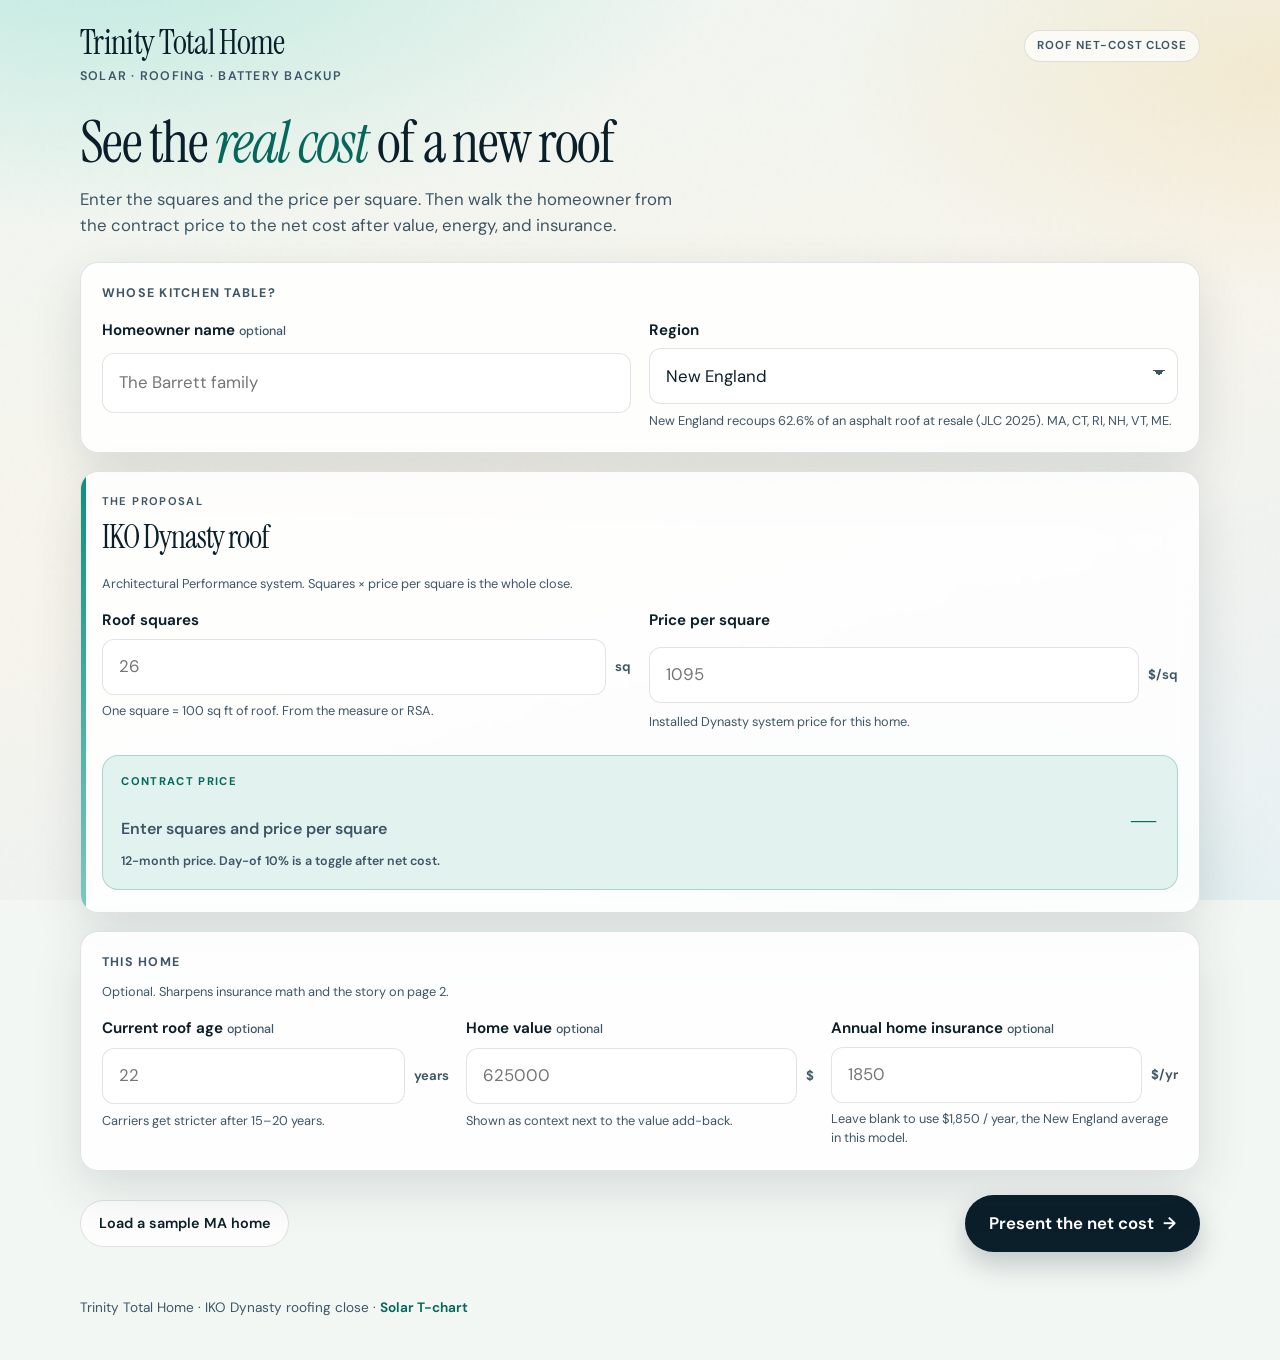
==== commit 35aa5dc2: "Always embed IKO ROOFViewer on page 2 and drop the page-1 photo gate. Uploading a house photo twice " ====
--- a/roof-app.html
+++ b/roof-app.html
@@ -11,8 +11,8 @@
   <link rel="preconnect" href="https://fonts.googleapis.com" />
   <link rel="preconnect" href="https://fonts.gstatic.com" crossorigin />
   <link href="https://fonts.googleapis.com/css2?family=DM+Sans:ital,opsz,wght@0,9..40,400;0,9..40,500;0,9..40,600;0,9..40,700;1,9..40,400&family=Instrument+Serif:ital@0;1&display=swap" rel="stylesheet" />
-  <link rel="stylesheet" href="styles.css?v=roof8" />
-  <link rel="stylesheet" href="roof.css?v=roof8" />
+  <link rel="stylesheet" href="styles.css?v=roof9" />
+  <link rel="stylesheet" href="roof.css?v=roof9" />
 </head>
 <body class="roof-tool">
   <div class="atmosphere" aria-hidden="true"></div>
@@ -136,18 +136,6 @@
               <span class="hint" id="premium-hint">Leave blank to use the regional average.</span>
             </label>
           </div>
-          <label class="field house-photo-field">
-            <span class="field-label">House photo <span class="optional">optional</span></span>
-            <input id="house-photo" type="file" accept="image/*" />
-            <span class="hint">
-              Adding a photo opens IKO ROOFViewer under Dynasty on page 2.
-              You’ll upload this same picture inside their tool.
-            </span>
-            <div class="rsa-preview" id="house-photo-preview" hidden>
-              <img id="house-photo-preview-img" alt="This house" />
-              <button type="button" class="text-btn" id="house-photo-clear">Remove</button>
-            </div>
-          </label>
         </section>
 
         <div class="intake-actions">
@@ -387,21 +375,14 @@
         </article>
       </section>
 
-      <section class="story-card roof-viewer" id="roof-viewer" data-step="7" hidden>
+      <section class="story-card roof-viewer" id="roof-viewer" data-step="7">
         <p class="story-kicker">See it on the house</p>
         <h3>IKO <em>ROOFViewer</em></h3>
         <p>
-          IKO’s visualizer — the same one on their site. Upload the photo from
-          page 1 (or pick a stock house) and try Dynasty colors on this roof.
-          Rendering stays inside IKO’s tool.
+          IKO’s visualizer — the same one on their site. Upload a photo of this
+          house (or pick a stock home) and try Dynasty colors on the actual roof.
+          Photo upload and rendering stay inside IKO’s tool.
         </p>
-        <div class="roof-viewer-house" id="roof-viewer-house" hidden>
-          <img id="roof-house-thumb" alt="This house" />
-          <p>
-            Use this same photo in ROOFViewer. IKO’s tool can’t take it from
-            this close automatically.
-          </p>
-        </div>
         <div class="roof-viewer-actions">
           <button type="button" class="btn-primary" id="load-roofviewer">
             Reload ROOFViewer
@@ -472,6 +453,6 @@
     </div>
   </div>
 
-  <script src="roof.js?v=roof8"></script>
+  <script src="roof.js?v=roof9"></script>
 </body>
 </html>
--- a/roof.css
+++ b/roof.css
@@ -6,10 +6,6 @@
   display: grid;
   grid-template-columns: 1fr 1fr 1fr;
   gap: 1.05rem 1.1rem;
-}
-
-.house-photo-field {
-  margin-top: 1.05rem;
 }
 
 .live-total {
@@ -329,42 +325,6 @@
   margin-top: 1.1rem;
 }
 
-.roof-viewer[hidden] {
-  display: none;
-}
-
-.roof-viewer-house {
-  display: flex;
-  align-items: center;
-  gap: 0.9rem;
-  margin-top: 1rem;
-  padding: 0.75rem 0.85rem;
-  border-radius: 14px;
-  border: 1px solid var(--line);
-  background: color-mix(in srgb, var(--paper) 70%, #fff);
-}
-
-.roof-viewer-house[hidden] {
-  display: none;
-}
-
-.roof-viewer-house img {
-  width: 5.5rem;
-  height: 5.5rem;
-  flex-shrink: 0;
-  object-fit: cover;
-  border-radius: 12px;
-  border: 1px solid var(--line);
-}
-
-.roof-viewer-house p {
-  margin: 0;
-  font-size: 0.88rem;
-  font-weight: 600;
-  line-height: 1.45;
-  color: var(--ink-soft);
-}
-
 .roof-viewer-actions {
   display: flex;
   flex-wrap: wrap;
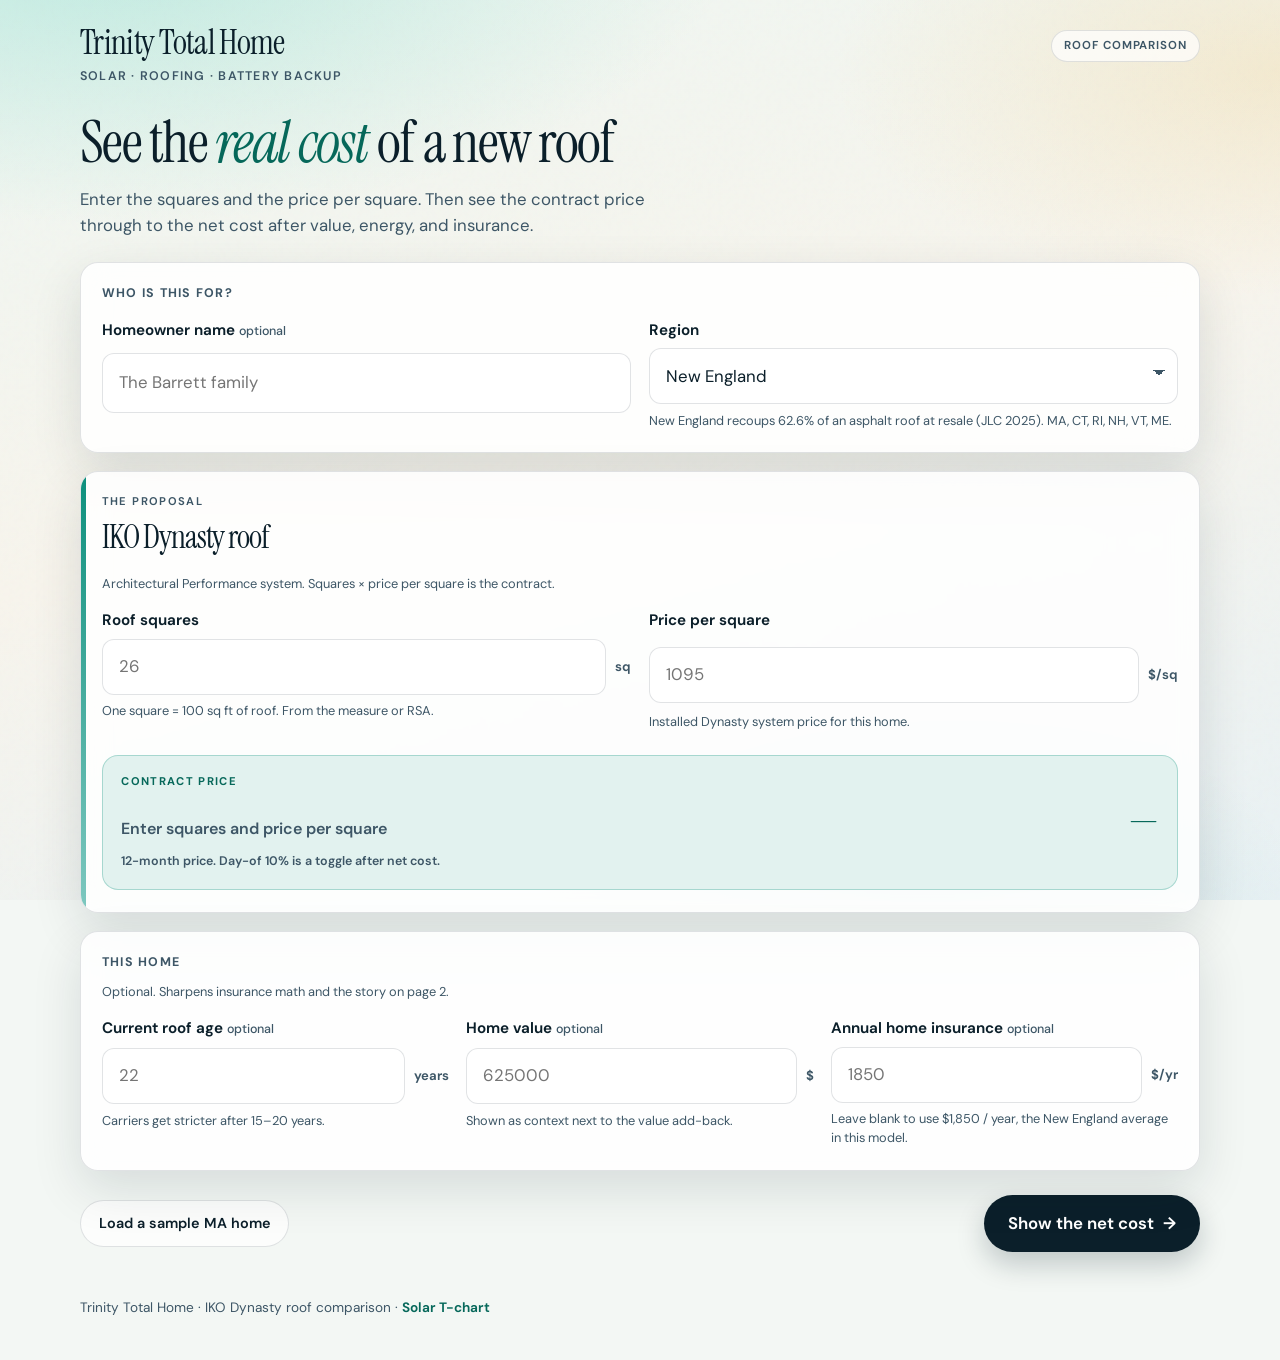
==== commit 79b38398: "Drop sales “close” language and snapshot home photos into shared T-chart links. Shared views now car" ====
--- a/roof-app.html
+++ b/roof-app.html
@@ -11,8 +11,8 @@
   <link rel="preconnect" href="https://fonts.googleapis.com" />
   <link rel="preconnect" href="https://fonts.gstatic.com" crossorigin />
   <link href="https://fonts.googleapis.com/css2?family=DM+Sans:ital,opsz,wght@0,9..40,400;0,9..40,500;0,9..40,600;0,9..40,700;1,9..40,400&family=Instrument+Serif:ital@0;1&display=swap" rel="stylesheet" />
-  <link rel="stylesheet" href="styles.css?v=roof9" />
-  <link rel="stylesheet" href="roof.css?v=roof9" />
+  <link rel="stylesheet" href="styles.css?v=roof12" />
+  <link rel="stylesheet" href="roof.css?v=roof12" />
 </head>
 <body class="roof-tool">
   <div class="atmosphere" aria-hidden="true"></div>
@@ -24,21 +24,21 @@
         <p class="brand">Trinity Total Home</p>
         <p class="brand-sub">Solar · Roofing · Battery Backup</p>
       </div>
-      <p class="tool-chip">Roof net-cost close</p>
+      <p class="tool-chip">Roof comparison</p>
     </header>
 
     <main class="intake">
       <section class="hero">
         <h1>See the <em>real cost</em> of a new roof</h1>
         <p class="lede">
-          Enter the squares and the price per square. Then walk the homeowner from
-          the contract price to the net cost after value, energy, and insurance.
+          Enter the squares and the price per square. Then see the contract price
+          through to the net cost after value, energy, and insurance.
         </p>
       </section>
 
       <form id="intake-form" class="intake-grid" autocomplete="off">
         <section class="panel identity">
-          <h2>Whose kitchen table?</h2>
+          <h2>Who is this for?</h2>
           <div class="home-intake-grid">
             <label class="field">
               <span class="field-label">Homeowner name <span class="optional">optional</span></span>
@@ -66,7 +66,7 @@
         <section class="panel side-card side-solar roof-job">
           <p class="side-kicker">The proposal</p>
           <h2>IKO Dynasty roof</h2>
-          <p class="hint identity-lead">Architectural Performance system. Squares × price per square is the whole close.</p>
+          <p class="hint identity-lead">Architectural Performance system. Squares × price per square is the contract.</p>
           <div class="home-intake-grid">
             <label class="field">
               <span class="field-label">Roof squares</span>
@@ -141,7 +141,7 @@
         <div class="intake-actions">
           <button type="button" class="btn-ghost" id="sample-btn">Load a sample MA home</button>
           <button type="submit" class="btn-primary" id="present-btn">
-            Present the net cost
+            Show the net cost
             <span aria-hidden="true">→</span>
           </button>
         </div>
@@ -149,7 +149,7 @@
     </main>
 
     <footer class="site-footer">
-      <p>Trinity Total Home · IKO Dynasty roofing close · <a href="index.html">Solar T-chart</a></p>
+      <p>Trinity Total Home · IKO Dynasty roof comparison · <a href="index.html">Solar T-chart</a></p>
     </footer>
   </div>
 
@@ -162,11 +162,16 @@
       </div>
       <div class="present-tools">
         <button type="button" class="text-btn" id="walk-btn" aria-pressed="false">Walk through</button>
+        <button type="button" class="text-btn" id="share-btn">Share</button>
         <button type="button" class="text-btn" id="edit-btn">Edit numbers</button>
       </div>
     </header>
 
     <main class="present">
+      <p class="shared-banner" id="shared-banner" hidden>
+        Numbers are locked from your Trinity visit. You can still walk through,
+        toggle price and years, and open ROOFViewer.
+      </p>
       <p class="prepared-for" id="prepared-for"></p>
       <h1 class="present-title">The price on the proposal. <em>Then what you get back.</em></h1>
 
@@ -323,7 +328,7 @@
           <p class="story-kicker">The system</p>
           <h3>IKO Dynasty. <em>Architectural Performance.</em></h3>
           <p>
-            This close is a full Dynasty system — not a 3-tab swap. Laminated
+            This is a full Dynasty system — not a 3-tab swap. Laminated
             architectural shingles with a 1¼-inch ArmourZone nailing band,
             FastLock sun-activated sealant, Class 3 impact rating, and a limited
             wind warranty up to 130 mph. Limited lifetime coverage with 15-year
@@ -399,6 +404,7 @@
             id="roofviewer-frame"
             class="roof-viewer-frame"
             title="IKO ROOFViewer"
+            scrolling="no"
             allow="fullscreen; camera"
             referrerpolicy="no-referrer-when-downgrade"
           ></iframe>
@@ -453,6 +459,7 @@
     </div>
   </div>
 
-  <script src="roof.js?v=roof9"></script>
+  <script src="share-state.js?v=roof12"></script>
+  <script src="roof.js?v=roof12"></script>
 </body>
 </html>
--- a/styles.css
+++ b/styles.css
@@ -609,6 +609,35 @@
   justify-content: flex-end;
 }
 
+.shared-banner {
+  margin: 0 0 0.85rem;
+  padding: 0.7rem 0.9rem;
+  border-radius: 12px;
+  background: color-mix(in srgb, var(--accent) 12%, #fff);
+  border: 1px solid color-mix(in srgb, var(--accent) 28%, transparent);
+  font-size: 0.84rem;
+  font-weight: 650;
+  line-height: 1.4;
+  color: var(--accent-deep);
+}
+
+.shared-banner[hidden] {
+  display: none;
+}
+
+body.is-shared #edit-btn {
+  display: none;
+}
+
+body.is-shared #screen-input {
+  display: none !important;
+}
+
+body.is-shared .visualize-wrap,
+body.is-shared .flyover-actions {
+  display: none !important;
+}
+
 .prepared-for {
   margin: 0.35rem 0 0;
   min-height: 1.2em;
--- a/roof.css
+++ b/roof.css
@@ -1,5 +1,9 @@
 .roof-tool .roof-job {
   grid-column: 1 / -1;
+}
+
+body.roof-tool {
+  overflow-x: hidden;
 }
 
 .roof-optional-grid {
@@ -322,7 +326,12 @@
 }
 
 .roof-viewer {
+  --roof-viewer-max: 1600px;
   margin-top: 1.1rem;
+  width: min(var(--roof-viewer-max), calc(100vw - 2rem));
+  max-width: none;
+  margin-inline: calc(50% - min(calc(var(--roof-viewer-max) / 2), calc(50vw - 1rem)));
+  overflow: hidden;
 }
 
 .roof-viewer-actions {
@@ -334,11 +343,13 @@
 }
 
 .roof-viewer-frame-wrap {
-  margin-top: 1.05rem;
-  border-radius: 16px;
+  container-type: inline-size;
+  margin: 1.05rem -1.25rem 0;
+  border: 0;
+  border-top: 1px solid var(--line);
+  border-radius: 0;
   overflow: hidden;
-  border: 1px solid var(--line);
-  background: color-mix(in srgb, var(--ink) 6%, #fff);
+  background: #fff;
 }
 
 .roof-viewer-frame-wrap[hidden] {
@@ -348,9 +359,16 @@
 .roof-viewer-frame {
   display: block;
   width: 100%;
-  height: min(78vh, 52rem);
+  height: clamp(32rem, 62vh, 46rem);
   border: 0;
   background: #fff;
+}
+
+@container (min-width: 1025px) {
+  .roof-viewer-frame {
+    /* IKO sizes the photo stage at 46% of widget width plus a 55px header. */
+    height: clamp(36rem, 3.45rem + 46cqi, 51.25rem);
+  }
 }
 
 .roof-viewer-note {
@@ -429,6 +447,11 @@
   .roof-optional-grid,
   .benefit-story {
     grid-template-columns: 1fr;
+  }
+
+  .roof-viewer {
+    width: auto;
+    margin-inline: 0;
   }
 
   .job-recap {
